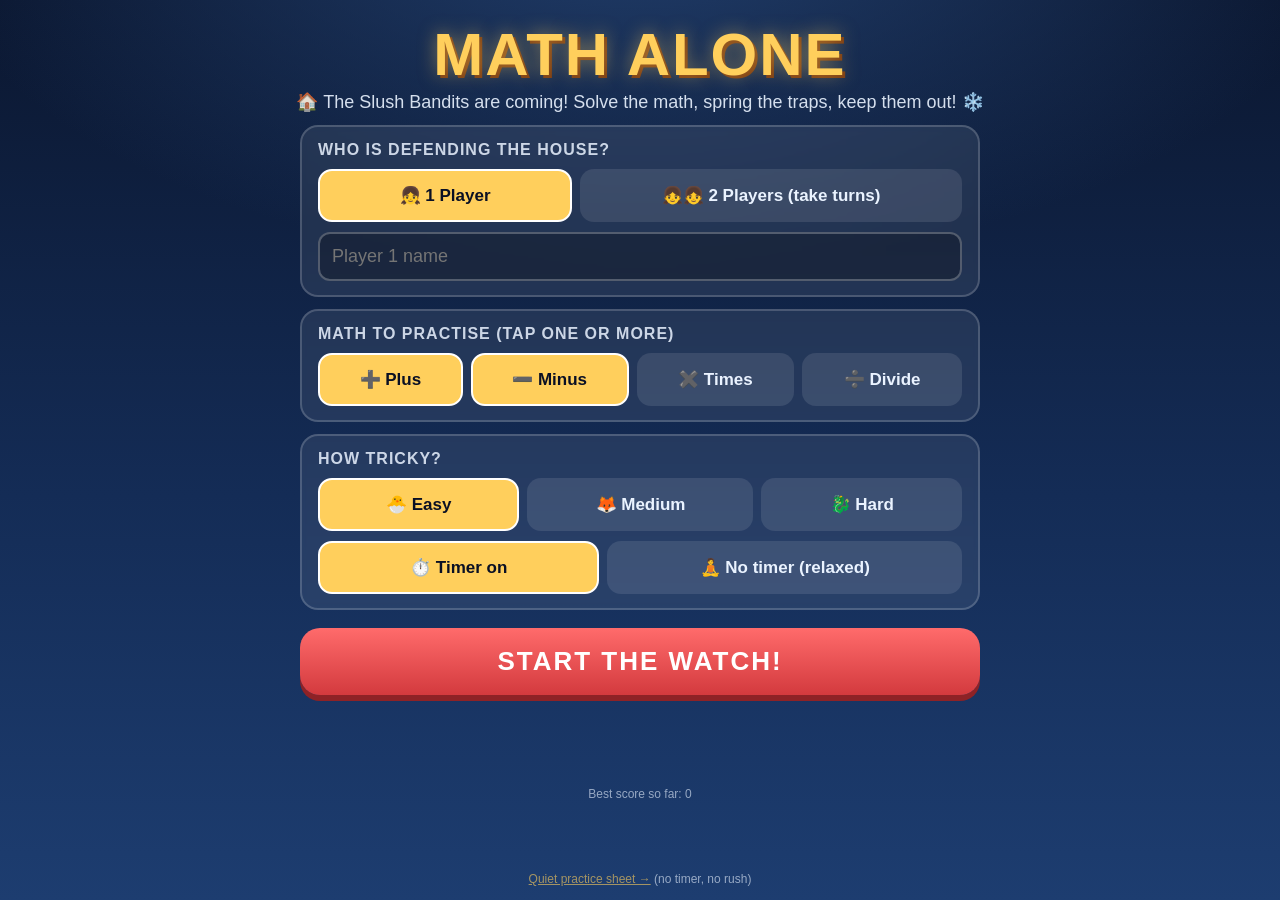
==== index.html @ b7e85f53 "MATH ALONE: a home-defense maths game for two 8-year-olds Full game (index.html) plus a no-JavaScrip" ====
﻿<!DOCTYPE html>
<html lang="en">
<head>
<meta charset="utf-8">
<meta name="viewport" content="width=device-width, initial-scale=1, viewport-fit=cover">
<title>MATH ALONE — Defend the House!</title>
<meta name="description" content="A snowy home-defense maths game: solve the sums, spring the traps, keep the Slush Bandits out.">
<meta name="theme-color" content="#0b1730">
<meta name="apple-mobile-web-app-capable" content="yes">
<meta name="mobile-web-app-capable" content="yes">
<meta name="apple-mobile-web-app-status-bar-style" content="black-translucent">
<meta name="apple-mobile-web-app-title" content="Math Alone">
<link rel="apple-touch-icon" href="icon-180.png">
<link rel="icon" type="image/png" href="icon-180.png">
<style>
  :root{
    --night:#0b1730;
    --night2:#132a52;
    --snow:#eaf3ff;
    --gold:#ffcf5c;
    --red:#e8474b;
    --green:#48d17a;
    --ink:#0a1024;
    --card:#ffffff;
  }
  *{box-sizing:border-box; -webkit-tap-highlight-color:transparent; touch-action:manipulation;}
  html,body{min-height:100%;}
  body{
    margin:0;
    min-height:100vh;
    font-family:"Trebuchet MS","Segoe UI",Verdana,sans-serif;
    color:var(--snow);
    background:
      radial-gradient(1200px 600px at 50% -10%, #22406f 0%, transparent 60%),
      linear-gradient(#0b1730 0%, #142c56 55%, #1d3d70 100%);
    background-attachment:fixed;
    overflow-x:hidden;
    -webkit-user-select:none; user-select:none;
    -webkit-text-size-adjust:100%;
  }
  #snow{position:fixed; top:0; left:0; right:0; bottom:0; pointer-events:none; z-index:1;}
  .flake{position:absolute; top:-5vh; color:#fff; opacity:.8; animation:fall linear infinite;}
  @keyframes fall{
    0%{transform:translateY(-10vh) translateX(0) rotate(0deg);}
    100%{transform:translateY(110vh) translateX(40px) rotate(360deg);}
  }
  .screen{position:relative; z-index:2; min-height:100vh; display:none; flex-direction:column; align-items:center;
          padding:14px; -webkit-overflow-scrolling:touch;}
  .screen.on{display:flex;}
  #jserr{display:none; position:fixed; z-index:99; top:0; left:0; right:0; background:#e8474b; color:#fff;
         font:14px/1.4 monospace; padding:10px; white-space:pre-wrap;}

  /* ---------- START ---------- */
  h1{
    font-size:clamp(30px,7vw,60px); margin:6px 0 0; letter-spacing:2px; text-align:center;
    color:var(--gold);
    text-shadow:0 0 18px rgba(255,207,92,.5), 3px 3px 0 #7a3b12;
  }
  .sub{opacity:.9; text-align:center; margin:2px 0 12px; font-size:clamp(13px,3.4vw,18px);}
  .panel{
    width:min(680px,100%); background:rgba(255,255,255,.08); border:2px solid rgba(255,255,255,.18);
    border-radius:18px; padding:14px 16px; margin-bottom:12px; backdrop-filter:blur(3px);
  }
  .panel h2{margin:0 0 10px; font-size:16px; letter-spacing:1px; text-transform:uppercase; opacity:.85;}
  .row{display:flex; gap:8px; flex-wrap:wrap; align-items:center;}
  .chip{
    flex:1 1 auto; min-width:80px; text-align:center; padding:14px 10px; border-radius:14px; cursor:pointer;
    background:rgba(255,255,255,.10); border:2px solid transparent; font-size:17px; font-weight:bold;
    transition:transform .1s, background .15s;
    font-family:inherit; color:inherit; -webkit-appearance:none; appearance:none; display:block;
  }
  .chip:active{transform:scale(.96);}
  .chip.sel{background:var(--gold); color:var(--ink); border-color:#fff;}
  input[type=text]{
    flex:1 1 160px; padding:12px; border-radius:12px; border:2px solid rgba(255,255,255,.25);
    background:rgba(0,0,0,.25); color:#fff; font-size:18px; font-family:inherit;
  }
  .big{
    display:block; width:min(680px,100%); margin:6px auto 20px; padding:18px; border:none; border-radius:20px;
    background:linear-gradient(#ff6b6b,#d33a3e); color:#fff; font-size:26px; font-weight:bold; letter-spacing:2px;
    font-family:inherit; cursor:pointer; box-shadow:0 6px 0 #8e2226; text-transform:uppercase;
  }
  .big:active{transform:translateY(4px); box-shadow:0 2px 0 #8e2226;}

  /* ---------- GAME ---------- */
  .hud{width:min(760px,100%); display:flex; gap:8px; justify-content:space-between; align-items:stretch;}
  .score{
    flex:1; background:rgba(0,0,0,.28); border:2px solid rgba(255,255,255,.15); border-radius:14px;
    padding:6px 10px; text-align:center; min-width:0;
  }
  .score.active{border-color:var(--gold); background:rgba(255,207,92,.18); box-shadow:0 0 14px rgba(255,207,92,.35);}
  .score .nm{font-size:13px; opacity:.85; white-space:nowrap; overflow:hidden; text-overflow:ellipsis;}
  .score .pts{font-size:24px; font-weight:bold; color:var(--gold);}

  .street{
    width:min(760px,100%); height:150px; margin:10px 0 6px; position:relative;
    border-radius:16px; overflow:hidden;
    background:linear-gradient(#0d1f42 0%, #1a3a6d 60%, #dfeaff 60%, #cddcf5 100%);
    border:2px solid rgba(255,255,255,.15);
  }
  .house{position:absolute; right:6px; bottom:2px; font-size:78px; line-height:1; filter:drop-shadow(0 0 16px rgba(255,207,92,.6));}
  .bandit{position:absolute; bottom:14px; font-size:44px; transition:left .45s ease; line-height:1;}
  .bandit.hit{animation:tumble .6s ease;}
  @keyframes tumble{
    0%{transform:rotate(0) translateY(0);}
    35%{transform:rotate(-25deg) translateY(-22px);}
    70%{transform:rotate(200deg) translateY(0);}
    100%{transform:rotate(360deg) translateY(0);}
  }
  .trapfx{position:absolute; font-size:40px; opacity:0; pointer-events:none;}
  .trapfx.go{animation:drop .7s ease-out;}
  @keyframes drop{0%{opacity:1; transform:translateY(-90px) rotate(0);} 100%{opacity:0; transform:translateY(10px) rotate(180deg);}}
  .alarm{position:absolute; inset:0; background:rgba(232,71,75,.35); opacity:0; pointer-events:none;}
  .alarm.go{animation:flash .5s;}
  @keyframes flash{0%,100%{opacity:0;} 50%{opacity:1;}}

  .steps{position:absolute; left:0; right:0; bottom:0; height:12px; display:flex;}
  .steps i{flex:1; border-right:2px dashed rgba(255,255,255,.35);}

  .qcard{
    width:min(760px,100%); background:var(--card); color:var(--ink); border-radius:20px; padding:10px 14px 14px;
    text-align:center; box-shadow:0 8px 0 rgba(0,0,0,.3);
  }
  .turn{font-size:15px; font-weight:bold; color:#5a6b8c; letter-spacing:1px;}
  .question{font-size:clamp(38px,10vw,64px); font-weight:bold; margin:2px 0 6px; letter-spacing:2px;}
  .answer{
    font-size:clamp(30px,8vw,46px); font-weight:bold; min-height:1.2em; color:#123; letter-spacing:3px;
    border-bottom:5px dotted #b9c6dd; display:inline-block; min-width:150px; padding:0 10px;
  }
  .timerbar{height:12px; border-radius:8px; background:#dde6f5; overflow:hidden; margin:8px 0 0;}
  .timerbar>div{height:100%; width:100%; background:linear-gradient(90deg,#48d17a,#ffcf5c,#e8474b); transition:width .25s linear;}

  .pad{width:min(760px,100%); display:grid; grid-template-columns:repeat(3,1fr); gap:8px; margin-top:10px;}
  .key{
    padding:16px 0; font-size:28px; font-weight:bold; border-radius:16px; border:none; cursor:pointer;
    background:#f2f6ff; color:var(--ink); font-family:inherit; box-shadow:0 5px 0 #9fb1cd;
  }
  .key:active{transform:translateY(3px); box-shadow:0 2px 0 #9fb1cd;}
  .key.go{background:var(--green); color:#053; box-shadow:0 5px 0 #24824a;}
  .key.del{background:var(--gold); box-shadow:0 5px 0 #a8802a;}

  .toast{
    position:fixed; left:50%; top:16%; transform:translateX(-50%) scale(.6); z-index:9;
    padding:14px 26px; border-radius:18px; font-size:clamp(20px,5vw,30px); font-weight:bold;
    opacity:0; pointer-events:none; text-align:center; max-width:92vw;
  }
  .toast.show{animation:pop 1.4s ease;}
  @keyframes pop{
    0%{opacity:0; transform:translateX(-50%) scale(.5);}
    15%{opacity:1; transform:translateX(-50%) scale(1.08);}
    80%{opacity:1; transform:translateX(-50%) scale(1);}
    100%{opacity:0; transform:translateX(-50%) scale(1);}
  }
  .toast.good{background:var(--green); color:#04331a; box-shadow:0 0 30px rgba(72,209,122,.6);}
  .toast.bad{background:var(--red); color:#fff; box-shadow:0 0 30px rgba(232,71,75,.6);}

  /* ---------- END ---------- */
  .result{width:min(680px,100%); background:rgba(255,255,255,.10); border-radius:20px; padding:18px; text-align:center;
          border:2px solid rgba(255,255,255,.2);}
  .result .line{font-size:22px; margin:8px 0;}
  .stars{font-size:38px; letter-spacing:6px;}
  .tiny{font-size:12px; opacity:.6; text-align:center; margin-top:auto; padding-top:10px;}
</style>
</head>
<body>
<div id="jserr"></div>
<noscript>
  <div style="padding:24px;font-size:20px;line-height:1.5;text-align:center">
    ⚠️ This game needs JavaScript.<br><br>
    On an iPad, open this file in <b>Safari</b> (or Chrome) — the preview window in Files,
    Mail or OneDrive cannot run games.
  </div>
</noscript>
<div id="snow"></div>

<!-- ============ START SCREEN ============ -->
<section id="s-start" class="screen on">
  <h1>MATH ALONE</h1>
  <div class="sub">🏠 The Slush Bandits are coming! Solve the math, spring the traps, keep them out! ❄️</div>

  <div class="panel">
    <h2>Who is defending the house?</h2>
    <div class="row" id="players" style="margin-bottom:10px">
      <button type="button" class="chip sel" data-players="1">👧 1 Player</button>
      <button type="button" class="chip" data-players="2">👧👧 2 Players (take turns)</button>
    </div>
    <div class="row">
      <input id="n1" type="text" placeholder="Player 1 name" maxlength="12">
      <input id="n2" type="text" placeholder="Player 2 name" maxlength="12" style="display:none">
    </div>
  </div>

  <div class="panel">
    <h2>Math to practise (tap one or more)</h2>
    <div class="row" id="ops">
      <button type="button" class="chip sel" data-op="+">➕ Plus</button>
      <button type="button" class="chip sel" data-op="-">➖ Minus</button>
      <button type="button" class="chip" data-op="×">✖️ Times</button>
      <button type="button" class="chip" data-op="÷">➗ Divide</button>
    </div>
  </div>

  <div class="panel">
    <h2>How tricky?</h2>
    <div class="row" id="diff">
      <button type="button" class="chip sel" data-diff="1">🐣 Easy</button>
      <button type="button" class="chip" data-diff="2">🦊 Medium</button>
      <button type="button" class="chip" data-diff="3">🐉 Hard</button>
    </div>
    <div class="row" id="timer" style="margin-top:10px">
      <button type="button" class="chip sel" data-timer="1">⏱️ Timer on</button>
      <button type="button" class="chip" data-timer="0">🧘 No timer (relaxed)</button>
    </div>
  </div>

  <button class="big" id="startBtn">Start the Watch!</button>
  <div class="tiny">Best score so far: <span id="bestStart">0</span></div>
  <div class="tiny"><a href="math-alone-offline.html" style="color:var(--gold)">Quiet practice sheet →</a> (no timer, no rush)</div>
</section>

<!-- ============ GAME SCREEN ============ -->
<section id="s-game" class="screen">
  <div class="hud" id="hud"></div>

  <div class="street" id="street">
    <div class="alarm" id="alarm"></div>
    <div class="house">🏠</div>
    <div class="steps"><i></i><i></i><i></i><i></i><i></i><i></i></div>
    <div class="bandit" id="bandit">🦹</div>
    <div class="trapfx" id="trapfx">🎨</div>
  </div>
  <div class="sub" id="statusLine" style="margin:0 0 6px">Wave 1 · Question 1 of 10</div>

  <div class="qcard">
    <div class="turn" id="turnLine">SARAH'S TURN</div>
    <div class="question" id="question">7 × 6 = ?</div>
    <div class="answer" id="answer">&nbsp;</div>
    <div class="timerbar"><div id="tbar"></div></div>
  </div>

  <div class="pad" id="pad">
    <button class="key">1</button><button class="key">2</button><button class="key">3</button>
    <button class="key">4</button><button class="key">5</button><button class="key">6</button>
    <button class="key">7</button><button class="key">8</button><button class="key">9</button>
    <button class="key del" data-act="del">⌫</button>
    <button class="key">0</button>
    <button class="key go" data-act="ok">✔</button>
  </div>
</section>

<!-- ============ END SCREEN ============ -->
<section id="s-end" class="screen">
  <h1 id="endTitle">HOUSE SAVED!</h1>
  <div class="result" id="endBody"></div>
  <button class="big" id="againBtn" style="margin-top:16px">Play Again</button>
</section>

<div class="toast" id="toast"></div>

<script>
window.onerror = function(msg, src, line){
  var box = document.getElementById('jserr');
  if(box){ box.style.display='block'; box.textContent = 'Oops, the game hit an error:\n'+msg+'\n(line '+line+')'; }
};
(function(){
"use strict";

/* ---------------- snow ---------------- */
(function makeSnow(){
  const box = document.getElementById('snow');
  const glyphs = ['❄','❅','•','❆'];
  for(let i=0;i<45;i++){
    const f = document.createElement('div');
    f.className='flake';
    f.textContent = glyphs[i%glyphs.length];
    f.style.left = Math.random()*100+'vw';
    f.style.fontSize = (8+Math.random()*16)+'px';
    f.style.animationDuration = (6+Math.random()*10)+'s';
    f.style.animationDelay = (-Math.random()*12)+'s';
    f.style.opacity = (0.3+Math.random()*0.6);
    box.appendChild(f);
  }
})();

/* ---------------- sound ---------------- */
let actx = null;
function unlockAudio(){          // iOS only allows sound after a real tap
  try{
    if(!actx) actx = new (window.AudioContext||window.webkitAudioContext)();
    if(actx.state === 'suspended') actx.resume();
  }catch(e){}
}
function beep(freq, dur, type, vol, when){
  try{
    if(!actx) actx = new (window.AudioContext||window.webkitAudioContext)();
    const t = actx.currentTime + (when||0);
    const o = actx.createOscillator(), g = actx.createGain();
    o.type = type||'sine'; o.frequency.setValueAtTime(freq, t);
    g.gain.setValueAtTime(0.0001, t);
    g.gain.exponentialRampToValueAtTime(vol||0.14, t+0.02);
    g.gain.exponentialRampToValueAtTime(0.0001, t+dur);
    o.connect(g).connect(actx.destination);
    o.start(t); o.stop(t+dur+0.05);
  }catch(e){}
}
const sfx = {
  good(){ beep(660,.12,'triangle',.15,0); beep(880,.16,'triangle',.15,.1); beep(1180,.22,'triangle',.13,.2); },
  bad(){ beep(180,.28,'sawtooth',.12,0); beep(120,.32,'sawtooth',.10,.12); },
  trap(){ beep(320,.10,'square',.10,0); beep(200,.16,'square',.10,.08); },
  level(){ [523,659,784,1046].forEach((f,i)=>beep(f,.2,'triangle',.14,i*0.11)); },
  over(){ [440,392,349,262].forEach((f,i)=>beep(f,.35,'sawtooth',.12,i*0.2)); }
};

/* ---------------- content ---------------- */
const TRAPS = [
  ['🎨','Paint can on a rope — BONK!'],
  ['🧊','Icy front steps — WHOOPS!'],
  ['🪶','Feather blizzard — ACHOO!'],
  ['🚗','Toy cars on the floor — SLIP!'],
  ['🕷️','Rubber spider drop — AAAH!'],
  ['🔔','Alarm bells everywhere — CLANG!'],
  ['🍯','Sticky honey floor — STUCK!'],
  ['🎈','Balloon avalanche — POP POP!'],
  ['🧦','Slippery socks on the stairs — WHEE!'],
  ['🥁','Drum kit tumble — BOOM!'],
  ['🧴','Soap slide in the hallway — ZOOM!'],
  ['🪣','Bucket on the head — CLONK!']
];
const TAUNTS = [
  'Heh heh… nobody home!',
  'This one is TOO easy…',
  'Get the crowbar, Lanky!',
  'Almost at the door…',
  'That kid is no match for us!'
];
const CHEERS = ['NICE ONE!','BOOM!','GOT \'EM!','SUPER!','TRAP TIME!','BULLSEYE!','WOW!'];

/* ---------------- state ---------------- */
const S = {
  players: [],            // {name, score, right, wrong, streak, best}
  turn: 0,
  ops: ['+','-'],
  diff: 1,
  useTimer: true,
  wave: 1,
  qInWave: 0,
  qPerWave: 10,
  threat: 0,              // 0 = far away, 5 = at the door
  maxThreat: 5,
  answer: '',
  current: null,
  timeLeft: 0,
  timeMax: 30,
  tick: null,
  locked: false
};

const $ = id => document.getElementById(id);
const rnd = n => Math.floor(Math.random()*n);
const pick = a => a[rnd(a.length)];

/* ---------------- question maker ---------------- */
function makeQuestion(){
  const op = pick(S.ops);
  const lvl = Math.min(3, S.diff + Math.floor((S.wave-1)/3));   // gets tougher every 3 waves
  let a,b,text,ans;

  if(op==='+'){
    if(lvl===1){ a=2+rnd(18); b=2+rnd(18); }
    else if(lvl===2){ a=10+rnd(80); b=10+rnd(80); }
    else { a=100+rnd(400); b=50+rnd(350); }
    ans = a+b; text = a+' + '+b;
  }
  else if(op==='-'){
    if(lvl===1){ a=5+rnd(15); b=1+rnd(a-1); }
    else if(lvl===2){ a=20+rnd(80); b=5+rnd(a-5); }
    else { a=120+rnd(400); b=30+rnd(a-30); }
    ans = a-b; text = a+' − '+b;
  }
  else if(op==='×'){
    if(lvl===1){ a=pick([2,3,4,5,10]); b=1+rnd(10); }
    else if(lvl===2){ a=2+rnd(8); b=2+rnd(9); }
    else { a=2+rnd(11); b=2+rnd(11); }
    ans = a*b; text = a+' × '+b;
  }
  else { // ÷
    if(lvl===1){ b=pick([2,3,4,5,10]); ans=1+rnd(10); }
    else if(lvl===2){ b=2+rnd(8); ans=2+rnd(9); }
    else { b=2+rnd(11); ans=2+rnd(11); }
    a = b*ans; text = a+' ÷ '+b;
  }
  return {text: text+' = ?', ans: ans};
}

/* ---------------- screens ---------------- */
function show(id){
  document.querySelectorAll('.screen').forEach(s=>s.classList.remove('on'));
  $(id).classList.add('on');
}

/* ---------------- start screen wiring ---------------- */
/* iPad/iOS note: listeners go on each button itself (not the container) and we also
   accept a touch, so a tap always registers even if the click event is swallowed. */
function onTap(el, fn){
  let touched = false, x0 = 0, y0 = 0, moved = false;
  el.addEventListener('touchstart', e=>{
    const t = e.changedTouches[0]; x0 = t.clientX; y0 = t.clientY; moved = false;
  }, {passive:true});
  el.addEventListener('touchmove', e=>{
    const t = e.changedTouches[0];
    if(Math.abs(t.clientX-x0) > 14 || Math.abs(t.clientY-y0) > 14) moved = true;   // finger is scrolling
  }, {passive:true});
  el.addEventListener('touchend', e=>{
    touched = true;
    if(moved) return;                 // a scroll, not a tap
    e.preventDefault();
    fn();
  }, {passive:false});
  el.addEventListener('click', ()=>{ if(touched){ touched = false; return; } fn(); });
}

function group(containerId, multi){
  const box = $(containerId);
  box.querySelectorAll('.chip').forEach(c=>{
    onTap(c, ()=>{
      if(multi){
        c.classList.toggle('sel');
        if(!box.querySelector('.chip.sel')) c.classList.add('sel');   // keep at least one
      } else {
        box.querySelectorAll('.chip').forEach(x=>x.classList.remove('sel'));
        c.classList.add('sel');
      }
      unlockAudio(); beep(700,.06,'square',.07,0);
    });
  });
}
group('ops', true);
group('diff', false);
group('timer', false);

let playerCount = 1;
$('players').querySelectorAll('.chip').forEach(chip=>{
  onTap(chip, ()=>{
    $('players').querySelectorAll('.chip').forEach(c=>c.classList.remove('sel'));
    chip.classList.add('sel');
    playerCount = +chip.getAttribute('data-players');
    $('n2').style.display = playerCount===2 ? '' : 'none';
    unlockAudio(); beep(700,.06,'square',.07,0);
  });
});

$('bestStart').textContent = localStorage.getItem('mathAlone.best') || 0;

onTap($('startBtn'), ()=>{ unlockAudio(); startGame(); });
onTap($('againBtn'), ()=>{ show('s-start'); window.scrollTo(0,0); });

/* ---------------- game flow ---------------- */
function startGame(){
  S.ops  = [...document.querySelectorAll('#ops .chip.sel')].map(c=>c.dataset.op);
  S.diff = +document.querySelector('#diff .chip.sel').dataset.diff;
  S.useTimer = document.querySelector('#timer .chip.sel').dataset.timer === '1';
  S.timeMax = S.diff===1 ? 30 : 25;

  const names = [ ($('n1').value.trim() || 'Player 1') ];
  if(playerCount===2) names.push( $('n2').value.trim() || 'Player 2' );
  S.players = names.map(n=>({name:n, score:0, right:0, wrong:0, streak:0, best:0}));

  S.turn = 0; S.wave = 1; S.qInWave = 0; S.threat = 0; S.locked = false;
  buildHud();
  show('s-game');
  nextQuestion();
}

function buildHud(){
  $('hud').innerHTML = S.players.map((p,i)=>
    `<div class="score" id="sc${i}"><div class="nm">${escapeHtml(p.name)}</div><div class="pts" id="pts${i}">0</div></div>`
  ).join('');
}
function escapeHtml(s){ return s.replace(/[&<>"]/g, c=>({'&':'&amp;','<':'&lt;','>':'&gt;','"':'&quot;'}[c])); }

function paintHud(){
  S.players.forEach((p,i)=>{
    $('pts'+i).textContent = p.score;
    $('sc'+i).classList.toggle('active', i===S.turn);
  });
  $('turnLine').textContent = (S.players.length>1 ? S.players[S.turn].name.toUpperCase()+"'S TURN" : 'YOUR TURN');
  $('statusLine').textContent = `Wave ${S.wave} · Question ${S.qInWave+1} of ${S.qPerWave} · ${'❤️'.repeat(S.maxThreat-S.threat)}`;
  const b = $('bandit');
  b.style.left = (4 + S.threat*13.5) + '%';
  b.textContent = S.threat>=4 ? '🦹‍♂️' : '🦹';
}

function nextQuestion(){
  S.answer=''; $('answer').innerHTML='&nbsp;';
  S.current = makeQuestion();
  $('question').textContent = S.current.text;
  paintHud();
  S.locked = false;

  clearInterval(S.tick);
  if(S.useTimer){
    S.timeLeft = S.timeMax;
    $('tbar').style.width = '100%';
    S.tick = setInterval(()=>{
      S.timeLeft -= 0.25;
      $('tbar').style.width = Math.max(0, S.timeLeft/S.timeMax*100)+'%';
      if(S.timeLeft<=0){ clearInterval(S.tick); judge(null); }
    },250);
  } else {
    $('tbar').style.width = '100%';
  }
}

function typeDigit(d){
  if(S.locked) return;
  if(S.answer.length>=5) return;
  S.answer += d;
  $('answer').textContent = S.answer;
  beep(520,.05,'square',.06,0);
}
function backspace(){
  if(S.locked) return;
  S.answer = S.answer.slice(0,-1);
  $('answer').innerHTML = S.answer || '&nbsp;';
  beep(300,.05,'square',.06,0);
}
function submit(){
  if(S.locked || S.answer==='') return;
  judge(parseInt(S.answer,10));
}

function judge(given){
  S.locked = true;
  clearInterval(S.tick);
  const p = S.players[S.turn];
  const correct = (given !== null && given === S.current.ans);

  if(correct){
    const timeBonus = S.useTimer ? Math.max(0, Math.round(S.timeLeft)) : 5;
    p.streak++;
    const pts = 10 + timeBonus + (p.streak-1)*3;
    p.score += pts; p.right++;
    if(S.threat>0) S.threat--;
    springTrap(pts);
    sfx.good();
  } else {
    p.streak = 0; p.wrong++;
    S.threat++;
    const msg = given===null ? '⏰ TOO SLOW!' : '❌ Oops!';
    toast(msg+'<br><span style="font-size:.7em">'+S.current.text.replace('?', S.current.ans)+'</span>', 'bad');
    $('alarm').classList.remove('go'); void $('alarm').offsetWidth; $('alarm').classList.add('go');
    sfx.bad();
  }
  paintHud();               // move the bandit right away so the kids see the effect

  setTimeout(()=>{
    if(S.threat >= S.maxThreat){ endGame(false); return; }
    S.qInWave++;
    if(S.players.length>1) S.turn = (S.turn+1) % S.players.length;
    if(S.qInWave >= S.qPerWave){ waveComplete(); return; }
    nextQuestion();
  }, correct ? 1150 : 1750);
}

function springTrap(pts){
  const [icon,line] = pick(TRAPS);
  const fx = $('trapfx');
  fx.textContent = icon;
  fx.style.left = (4 + S.threat*13.5 + 1) + '%';
  fx.style.bottom = '40px';
  fx.classList.remove('go'); void fx.offsetWidth; fx.classList.add('go');
  const b = $('bandit');
  b.classList.remove('hit'); void b.offsetWidth; b.classList.add('hit');
  sfx.trap();
  toast(pick(CHEERS)+'<br><span style="font-size:.62em">'+icon+' '+line+'  +'+pts+'</span>','good');
}

function waveComplete(){
  sfx.level();
  S.wave++; S.qInWave = 0;
  if(S.threat>0) S.threat--;                       // reward: push the bandits back
  toast('🎉 WAVE '+(S.wave-1)+' CLEARED! 🎉<br><span style="font-size:.6em">'+pick(TAUNTS)+'</span>','good');
  paintHud();
  setTimeout(()=>{
    if(S.wave>6){ endGame(true); } else { nextQuestion(); }
  }, 1800);
}

function endGame(won){
  clearInterval(S.tick);
  const total = S.players.reduce((s,p)=>s+p.score,0);
  const best = +(localStorage.getItem('mathAlone.best')||0);
  if(total>best) localStorage.setItem('mathAlone.best', total);

  $('endTitle').textContent = won ? 'HOUSE SAVED! 🏆' : 'THEY GOT IN! 🚨';
  $('endTitle').style.color = won ? '#ffcf5c' : '#ff8a8d';

  let html = '<div style="font-size:56px">'+(won?'🏠✨':'🦹💨')+'</div>';
  html += '<div class="line">'+(won
      ? 'The Slush Bandits ran off into the snow. Brilliant defending!'
      : 'The bandits slipped past this time — try again and trap them sooner!')+'</div>';

  S.players.forEach(p=>{
    const asked = p.right + p.wrong;
    const pct = asked ? Math.round(p.right/asked*100) : 0;
    const stars = pct>=90?5 : pct>=75?4 : pct>=60?3 : pct>=40?2 : 1;
    html += `<div class="line" style="margin-top:14px">
      <b>${escapeHtml(p.name)}</b><br>
      ${p.score} points · ${p.right}/${asked} correct (${pct}%)<br>
      <span class="stars">${'⭐'.repeat(stars)}${'☆'.repeat(5-stars)}</span></div>`;
  });

  if(S.players.length>1){
    const [a,b] = S.players;
    html += '<div class="line" style="margin-top:14px">'+
      (a.score===b.score ? '🤝 A perfect tie — great teamwork!'
        : '👑 Best defender this round: <b>'+escapeHtml(a.score>b.score?a.name:b.name)+'</b>')+'</div>';
  }
  html += '<div class="line" style="opacity:.7;font-size:16px">Team total: '+total+' · Best ever: '+Math.max(total,best)+'</div>';
  $('endBody').innerHTML = html;

  won ? sfx.level() : sfx.over();
  show('s-end');
}

/* ---------------- toast ---------------- */
let toastTimer=null;
function toast(html, kind){
  const t = $('toast');
  t.innerHTML = html;
  t.className = 'toast '+kind;
  void t.offsetWidth;
  t.classList.add('show');
  clearTimeout(toastTimer);
  toastTimer = setTimeout(()=>t.classList.remove('show'), 1500);
}

/* ---------------- input ---------------- */
$('pad').querySelectorAll('.key').forEach(k=>{
  const act = k.getAttribute('data-act');
  onTap(k, ()=>{
    if(act==='del') backspace();
    else if(act==='ok') submit();
    else typeDigit(k.textContent.trim());
  });
});
document.addEventListener('keydown', e=>{
  if(!$('s-game').classList.contains('on')) return;
  if(e.key>='0' && e.key<='9') typeDigit(e.key);
  else if(e.key==='Backspace'){ e.preventDefault(); backspace(); }
  else if(e.key==='Enter') submit();
});

})();
</script>
</body>
</html>
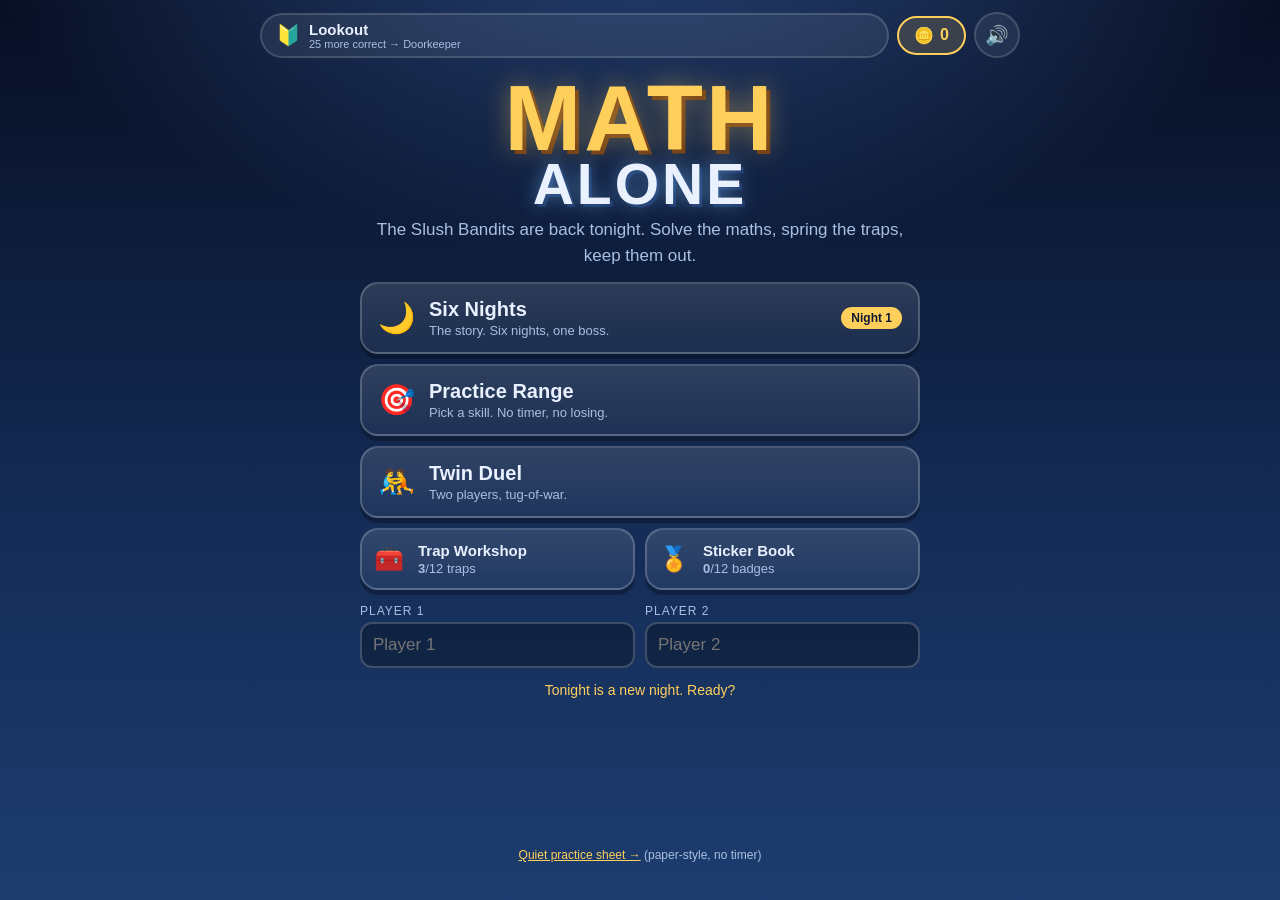
==== commit 038e6cd6: "v2: three modes, nine question types, adaptive practice, rewards - Hand-drawn SVG night scene: moon," ====
--- a/index.html
+++ b/index.html
@@ -1,4 +1,4 @@
-﻿<!DOCTYPE html>
+<!DOCTYPE html>
 <html lang="en">
 <head>
 <meta charset="utf-8">
@@ -12,646 +12,264 @@
 <meta name="apple-mobile-web-app-title" content="Math Alone">
 <link rel="apple-touch-icon" href="icon-180.png">
 <link rel="icon" type="image/png" href="icon-180.png">
-<style>
-  :root{
-    --night:#0b1730;
-    --night2:#132a52;
-    --snow:#eaf3ff;
-    --gold:#ffcf5c;
-    --red:#e8474b;
-    --green:#48d17a;
-    --ink:#0a1024;
-    --card:#ffffff;
-  }
-  *{box-sizing:border-box; -webkit-tap-highlight-color:transparent; touch-action:manipulation;}
-  html,body{min-height:100%;}
-  body{
-    margin:0;
-    min-height:100vh;
-    font-family:"Trebuchet MS","Segoe UI",Verdana,sans-serif;
-    color:var(--snow);
-    background:
-      radial-gradient(1200px 600px at 50% -10%, #22406f 0%, transparent 60%),
-      linear-gradient(#0b1730 0%, #142c56 55%, #1d3d70 100%);
-    background-attachment:fixed;
-    overflow-x:hidden;
-    -webkit-user-select:none; user-select:none;
-    -webkit-text-size-adjust:100%;
-  }
-  #snow{position:fixed; top:0; left:0; right:0; bottom:0; pointer-events:none; z-index:1;}
-  .flake{position:absolute; top:-5vh; color:#fff; opacity:.8; animation:fall linear infinite;}
-  @keyframes fall{
-    0%{transform:translateY(-10vh) translateX(0) rotate(0deg);}
-    100%{transform:translateY(110vh) translateX(40px) rotate(360deg);}
-  }
-  .screen{position:relative; z-index:2; min-height:100vh; display:none; flex-direction:column; align-items:center;
-          padding:14px; -webkit-overflow-scrolling:touch;}
-  .screen.on{display:flex;}
-  #jserr{display:none; position:fixed; z-index:99; top:0; left:0; right:0; background:#e8474b; color:#fff;
-         font:14px/1.4 monospace; padding:10px; white-space:pre-wrap;}
-
-  /* ---------- START ---------- */
-  h1{
-    font-size:clamp(30px,7vw,60px); margin:6px 0 0; letter-spacing:2px; text-align:center;
-    color:var(--gold);
-    text-shadow:0 0 18px rgba(255,207,92,.5), 3px 3px 0 #7a3b12;
-  }
-  .sub{opacity:.9; text-align:center; margin:2px 0 12px; font-size:clamp(13px,3.4vw,18px);}
-  .panel{
-    width:min(680px,100%); background:rgba(255,255,255,.08); border:2px solid rgba(255,255,255,.18);
-    border-radius:18px; padding:14px 16px; margin-bottom:12px; backdrop-filter:blur(3px);
-  }
-  .panel h2{margin:0 0 10px; font-size:16px; letter-spacing:1px; text-transform:uppercase; opacity:.85;}
-  .row{display:flex; gap:8px; flex-wrap:wrap; align-items:center;}
-  .chip{
-    flex:1 1 auto; min-width:80px; text-align:center; padding:14px 10px; border-radius:14px; cursor:pointer;
-    background:rgba(255,255,255,.10); border:2px solid transparent; font-size:17px; font-weight:bold;
-    transition:transform .1s, background .15s;
-    font-family:inherit; color:inherit; -webkit-appearance:none; appearance:none; display:block;
-  }
-  .chip:active{transform:scale(.96);}
-  .chip.sel{background:var(--gold); color:var(--ink); border-color:#fff;}
-  input[type=text]{
-    flex:1 1 160px; padding:12px; border-radius:12px; border:2px solid rgba(255,255,255,.25);
-    background:rgba(0,0,0,.25); color:#fff; font-size:18px; font-family:inherit;
-  }
-  .big{
-    display:block; width:min(680px,100%); margin:6px auto 20px; padding:18px; border:none; border-radius:20px;
-    background:linear-gradient(#ff6b6b,#d33a3e); color:#fff; font-size:26px; font-weight:bold; letter-spacing:2px;
-    font-family:inherit; cursor:pointer; box-shadow:0 6px 0 #8e2226; text-transform:uppercase;
-  }
-  .big:active{transform:translateY(4px); box-shadow:0 2px 0 #8e2226;}
-
-  /* ---------- GAME ---------- */
-  .hud{width:min(760px,100%); display:flex; gap:8px; justify-content:space-between; align-items:stretch;}
-  .score{
-    flex:1; background:rgba(0,0,0,.28); border:2px solid rgba(255,255,255,.15); border-radius:14px;
-    padding:6px 10px; text-align:center; min-width:0;
-  }
-  .score.active{border-color:var(--gold); background:rgba(255,207,92,.18); box-shadow:0 0 14px rgba(255,207,92,.35);}
-  .score .nm{font-size:13px; opacity:.85; white-space:nowrap; overflow:hidden; text-overflow:ellipsis;}
-  .score .pts{font-size:24px; font-weight:bold; color:var(--gold);}
-
-  .street{
-    width:min(760px,100%); height:150px; margin:10px 0 6px; position:relative;
-    border-radius:16px; overflow:hidden;
-    background:linear-gradient(#0d1f42 0%, #1a3a6d 60%, #dfeaff 60%, #cddcf5 100%);
-    border:2px solid rgba(255,255,255,.15);
-  }
-  .house{position:absolute; right:6px; bottom:2px; font-size:78px; line-height:1; filter:drop-shadow(0 0 16px rgba(255,207,92,.6));}
-  .bandit{position:absolute; bottom:14px; font-size:44px; transition:left .45s ease; line-height:1;}
-  .bandit.hit{animation:tumble .6s ease;}
-  @keyframes tumble{
-    0%{transform:rotate(0) translateY(0);}
-    35%{transform:rotate(-25deg) translateY(-22px);}
-    70%{transform:rotate(200deg) translateY(0);}
-    100%{transform:rotate(360deg) translateY(0);}
-  }
-  .trapfx{position:absolute; font-size:40px; opacity:0; pointer-events:none;}
-  .trapfx.go{animation:drop .7s ease-out;}
-  @keyframes drop{0%{opacity:1; transform:translateY(-90px) rotate(0);} 100%{opacity:0; transform:translateY(10px) rotate(180deg);}}
-  .alarm{position:absolute; inset:0; background:rgba(232,71,75,.35); opacity:0; pointer-events:none;}
-  .alarm.go{animation:flash .5s;}
-  @keyframes flash{0%,100%{opacity:0;} 50%{opacity:1;}}
-
-  .steps{position:absolute; left:0; right:0; bottom:0; height:12px; display:flex;}
-  .steps i{flex:1; border-right:2px dashed rgba(255,255,255,.35);}
-
-  .qcard{
-    width:min(760px,100%); background:var(--card); color:var(--ink); border-radius:20px; padding:10px 14px 14px;
-    text-align:center; box-shadow:0 8px 0 rgba(0,0,0,.3);
-  }
-  .turn{font-size:15px; font-weight:bold; color:#5a6b8c; letter-spacing:1px;}
-  .question{font-size:clamp(38px,10vw,64px); font-weight:bold; margin:2px 0 6px; letter-spacing:2px;}
-  .answer{
-    font-size:clamp(30px,8vw,46px); font-weight:bold; min-height:1.2em; color:#123; letter-spacing:3px;
-    border-bottom:5px dotted #b9c6dd; display:inline-block; min-width:150px; padding:0 10px;
-  }
-  .timerbar{height:12px; border-radius:8px; background:#dde6f5; overflow:hidden; margin:8px 0 0;}
-  .timerbar>div{height:100%; width:100%; background:linear-gradient(90deg,#48d17a,#ffcf5c,#e8474b); transition:width .25s linear;}
-
-  .pad{width:min(760px,100%); display:grid; grid-template-columns:repeat(3,1fr); gap:8px; margin-top:10px;}
-  .key{
-    padding:16px 0; font-size:28px; font-weight:bold; border-radius:16px; border:none; cursor:pointer;
-    background:#f2f6ff; color:var(--ink); font-family:inherit; box-shadow:0 5px 0 #9fb1cd;
-  }
-  .key:active{transform:translateY(3px); box-shadow:0 2px 0 #9fb1cd;}
-  .key.go{background:var(--green); color:#053; box-shadow:0 5px 0 #24824a;}
-  .key.del{background:var(--gold); box-shadow:0 5px 0 #a8802a;}
-
-  .toast{
-    position:fixed; left:50%; top:16%; transform:translateX(-50%) scale(.6); z-index:9;
-    padding:14px 26px; border-radius:18px; font-size:clamp(20px,5vw,30px); font-weight:bold;
-    opacity:0; pointer-events:none; text-align:center; max-width:92vw;
-  }
-  .toast.show{animation:pop 1.4s ease;}
-  @keyframes pop{
-    0%{opacity:0; transform:translateX(-50%) scale(.5);}
-    15%{opacity:1; transform:translateX(-50%) scale(1.08);}
-    80%{opacity:1; transform:translateX(-50%) scale(1);}
-    100%{opacity:0; transform:translateX(-50%) scale(1);}
-  }
-  .toast.good{background:var(--green); color:#04331a; box-shadow:0 0 30px rgba(72,209,122,.6);}
-  .toast.bad{background:var(--red); color:#fff; box-shadow:0 0 30px rgba(232,71,75,.6);}
-
-  /* ---------- END ---------- */
-  .result{width:min(680px,100%); background:rgba(255,255,255,.10); border-radius:20px; padding:18px; text-align:center;
-          border:2px solid rgba(255,255,255,.2);}
-  .result .line{font-size:22px; margin:8px 0;}
-  .stars{font-size:38px; letter-spacing:6px;}
-  .tiny{font-size:12px; opacity:.6; text-align:center; margin-top:auto; padding-top:10px;}
-</style>
+<link rel="stylesheet" href="style.css">
 </head>
 <body>
 <div id="jserr"></div>
 <noscript>
-  <div style="padding:24px;font-size:20px;line-height:1.5;text-align:center">
+  <div class="nojs">
     ⚠️ This game needs JavaScript.<br><br>
-    On an iPad, open this file in <b>Safari</b> (or Chrome) — the preview window in Files,
-    Mail or OneDrive cannot run games.
+    Open <b>math-alone-offline.html</b> instead — it works everywhere, no scripts needed.
   </div>
 </noscript>
 <div id="snow"></div>
 
-<!-- ============ START SCREEN ============ -->
-<section id="s-start" class="screen on">
-  <h1>MATH ALONE</h1>
-  <div class="sub">🏠 The Slush Bandits are coming! Solve the math, spring the traps, keep them out! ❄️</div>
-
+<!-- ================= HOME ================= -->
+<section id="s-home" class="screen on">
+  <div class="crown">
+    <div class="rankpill"><span class="rankicon" id="rankIcon">🔰</span><span><b id="rankName">Lookout</b><i id="rankNext">3 more to rank up</i></span></div>
+    <button type="button" class="coinpill" id="coinPill"><span>🪙</span><b id="coinCount">0</b></button>
+    <button type="button" class="iconbtn" id="soundBtn" aria-label="Sound on or off">🔊</button>
+  </div>
+
+  <h1 class="logo">MATH<span>ALONE</span></h1>
+  <p class="tagline">The Slush Bandits are back tonight. Solve the maths, spring the traps, keep them out.</p>
+
+  <div class="menu">
+    <button type="button" class="mode" data-mode="story">
+      <span class="mi">🌙</span>
+      <span class="mt">Six Nights<i>The story. Six nights, one boss.</i></span>
+      <span class="mprog" id="storyProg">Night 1</span>
+    </button>
+    <button type="button" class="mode" data-mode="practice">
+      <span class="mi">🎯</span>
+      <span class="mt">Practice Range<i>Pick a skill. No timer, no losing.</i></span>
+    </button>
+    <button type="button" class="mode" data-mode="duel">
+      <span class="mi">🤼</span>
+      <span class="mt">Twin Duel<i>Two players, tug-of-war.</i></span>
+    </button>
+    <div class="menurow">
+      <button type="button" class="mode small" data-mode="shop">
+        <span class="mi">🧰</span><span class="mt">Trap Workshop<i><b id="trapOwned">3</b>/12 traps</i></span>
+      </button>
+      <button type="button" class="mode small" data-mode="stickers">
+        <span class="mi">🏅</span><span class="mt">Sticker Book<i><b id="badgeOwned">0</b>/12 badges</i></span>
+      </button>
+    </div>
+  </div>
+
+  <div class="namebar">
+    <label>Player 1 <input type="text" id="n1" maxlength="12" placeholder="Player 1"></label>
+    <label>Player 2 <input type="text" id="n2" maxlength="12" placeholder="Player 2"></label>
+  </div>
+  <p class="daily" id="dailyLine"></p>
+  <p class="tiny"><a href="math-alone-offline.html">Quiet practice sheet →</a> (paper-style, no timer)</p>
+</section>
+
+<!-- ================= SETUP (story / practice) ================= -->
+<section id="s-setup" class="screen">
+  <h2 class="stitle" id="setupTitle">Choose your night</h2>
+  <div class="panel" id="nightPanel">
+    <h3>Which night?</h3>
+    <div class="nights" id="nightList"></div>
+  </div>
+  <div class="panel" id="skillPanel">
+    <h3>What shall we practise?</h3>
+    <div class="chips" id="skillList"></div>
+  </div>
   <div class="panel">
-    <h2>Who is defending the house?</h2>
-    <div class="row" id="players" style="margin-bottom:10px">
-      <button type="button" class="chip sel" data-players="1">👧 1 Player</button>
-      <button type="button" class="chip" data-players="2">👧👧 2 Players (take turns)</button>
-    </div>
-    <div class="row">
-      <input id="n1" type="text" placeholder="Player 1 name" maxlength="12">
-      <input id="n2" type="text" placeholder="Player 2 name" maxlength="12" style="display:none">
-    </div>
-  </div>
-
-  <div class="panel">
-    <h2>Math to practise (tap one or more)</h2>
-    <div class="row" id="ops">
-      <button type="button" class="chip sel" data-op="+">➕ Plus</button>
-      <button type="button" class="chip sel" data-op="-">➖ Minus</button>
-      <button type="button" class="chip" data-op="×">✖️ Times</button>
-      <button type="button" class="chip" data-op="÷">➗ Divide</button>
-    </div>
-  </div>
-
-  <div class="panel">
-    <h2>How tricky?</h2>
-    <div class="row" id="diff">
-      <button type="button" class="chip sel" data-diff="1">🐣 Easy</button>
-      <button type="button" class="chip" data-diff="2">🦊 Medium</button>
-      <button type="button" class="chip" data-diff="3">🐉 Hard</button>
-    </div>
-    <div class="row" id="timer" style="margin-top:10px">
+    <h3>How tricky?</h3>
+    <div class="chips" id="diffList">
+      <button type="button" class="chip sel" data-diff="1">🐣 Gentle</button>
+      <button type="button" class="chip" data-diff="2">🦊 Just right</button>
+      <button type="button" class="chip" data-diff="3">🐉 Tough</button>
+    </div>
+    <div class="chips" id="timerList">
       <button type="button" class="chip sel" data-timer="1">⏱️ Timer on</button>
-      <button type="button" class="chip" data-timer="0">🧘 No timer (relaxed)</button>
-    </div>
-  </div>
-
-  <button class="big" id="startBtn">Start the Watch!</button>
-  <div class="tiny">Best score so far: <span id="bestStart">0</span></div>
-  <div class="tiny"><a href="math-alone-offline.html" style="color:var(--gold)">Quiet practice sheet →</a> (no timer, no rush)</div>
-</section>
-
-<!-- ============ GAME SCREEN ============ -->
+      <button type="button" class="chip" data-timer="0">🧘 No timer</button>
+    </div>
+  </div>
+  <button type="button" class="big" id="goBtn">Start the Watch!</button>
+  <button type="button" class="back" data-back>← Back</button>
+</section>
+
+<!-- ================= GAME ================= -->
 <section id="s-game" class="screen">
   <div class="hud" id="hud"></div>
 
-  <div class="street" id="street">
+  <div class="stage">
+    <svg id="scene" viewBox="0 0 800 250" preserveAspectRatio="xMidYMax slice" aria-hidden="true">
+      <defs>
+        <linearGradient id="sky" x1="0" y1="0" x2="0" y2="1">
+          <stop offset="0%" stop-color="#0a1430"/><stop offset="60%" stop-color="#1b3566"/><stop offset="100%" stop-color="#38598f"/>
+        </linearGradient>
+        <linearGradient id="ground" x1="0" y1="0" x2="0" y2="1">
+          <stop offset="0%" stop-color="#f2f7ff"/><stop offset="100%" stop-color="#c3d4ef"/>
+        </linearGradient>
+        <radialGradient id="lamp"><stop offset="0%" stop-color="#ffdf9a" stop-opacity=".55"/><stop offset="100%" stop-color="#ffdf9a" stop-opacity="0"/></radialGradient>
+        <radialGradient id="moonGlow"><stop offset="0%" stop-color="#fff8e0" stop-opacity=".5"/><stop offset="100%" stop-color="#fff8e0" stop-opacity="0"/></radialGradient>
+        <linearGradient id="win" x1="0" y1="0" x2="0" y2="1">
+          <stop offset="0%" stop-color="#ffe9a8"/><stop offset="100%" stop-color="#ffb347"/>
+        </linearGradient>
+      </defs>
+
+      <rect width="800" height="250" fill="url(#sky)"/>
+      <circle cx="120" cy="52" r="60" fill="url(#moonGlow)"/>
+      <circle cx="120" cy="52" r="26" fill="#fff8e0"/>
+      <circle cx="130" cy="45" r="6" fill="#efe6c8" opacity=".7"/>
+      <circle cx="112" cy="62" r="4" fill="#efe6c8" opacity=".6"/>
+      <g id="stars"></g>
+
+      <!-- distant street -->
+      <g opacity=".55" fill="#0d1c3d">
+        <path d="M0 168 h60 v-46 h34 v46 h30 v-62 h40 v62 h44 v-38 h30 v38 h50 v-54 h36 v54 h60 v-30 h28 v30 h90 v-44 h34 v44 h264 v40 H0 Z"/>
+      </g>
+      <g fill="#ffd98a" opacity=".5">
+        <rect x="20" y="140" width="7" height="9"/><rect x="70" y="132" width="7" height="9"/>
+        <rect x="150" y="120" width="7" height="9"/><rect x="255" y="142" width="7" height="9"/>
+        <rect x="330" y="128" width="7" height="9"/><rect x="470" y="146" width="7" height="9"/>
+      </g>
+
+      <!-- snow ground -->
+      <path d="M0 186 q120 -16 240 -4 t250 2 t310 -8 V250 H0 Z" fill="url(#ground)"/>
+      <path d="M0 208 q160 -10 300 2 t500 -6 V250 H0 Z" fill="#ffffff" opacity=".55"/>
+
+      <!-- fence -->
+      <g id="fence" stroke="#8fa6c9" stroke-width="4" opacity=".65"></g>
+
+      <!-- lamp post -->
+      <circle cx="300" cy="150" r="62" fill="url(#lamp)"/>
+      <rect x="296" y="150" width="7" height="58" fill="#33456e"/>
+      <path d="M285 150 h30 l-6 -16 h-18 Z" fill="#4a5f8f"/>
+      <circle cx="300" cy="142" r="6" fill="#ffe9a8"/>
+
+      <!-- THE HOUSE -->
+      <g id="house">
+        <rect x="612" y="126" width="150" height="86" rx="4" fill="#22375f"/>
+        <path d="M600 130 L687 74 L774 130 Z" fill="#33507f"/>
+        <path d="M600 130 L687 74 L774 130 Z" fill="none" stroke="#e9f1ff" stroke-width="5" stroke-linejoin="round" opacity=".85"/>
+        <rect x="736" y="86" width="17" height="30" fill="#2b4370"/>
+        <g id="smoke" fill="#e9f1ff" opacity=".5">
+          <circle class="pf pf1" cx="744" cy="80" r="5"/>
+          <circle class="pf pf2" cx="744" cy="80" r="6"/>
+          <circle class="pf pf3" cx="744" cy="80" r="7"/>
+        </g>
+        <!-- glowing windows -->
+        <rect x="630" y="146" width="36" height="30" rx="3" fill="url(#win)"/>
+        <rect x="708" y="146" width="36" height="30" rx="3" fill="url(#win)"/>
+        <g stroke="#22375f" stroke-width="3">
+          <path d="M648 146 v30 M630 161 h36 M726 146 v30 M708 161 h36"/>
+        </g>
+        <!-- the kid, watching from the window -->
+        <g id="kid">
+          <circle cx="726" cy="166" r="8" fill="#ffd9b8"/>
+          <path d="M718 163 a8 8 0 0 1 16 0 z" fill="#e8474b"/>
+          <circle cx="723" cy="166" r="1.6" fill="#25304a"/><circle cx="729" cy="166" r="1.6" fill="#25304a"/>
+        </g>
+        <!-- door + wreath -->
+        <rect x="676" y="168" width="34" height="44" rx="3" fill="#8b5a2b"/>
+        <circle cx="704" cy="192" r="2.5" fill="#ffcf5c"/>
+        <circle cx="693" cy="180" r="8" fill="none" stroke="#2f8f4f" stroke-width="4"/>
+        <circle cx="693" cy="188" r="2.5" fill="#e8474b"/>
+        <!-- string lights -->
+        <g id="lights"></g>
+      </g>
+
+      <!-- bandits -->
+      <g id="banditGroup">
+        <g id="banditA"><g class="walker">
+          <g class="legs">
+            <rect class="lgL" x="-9" y="-14" width="7" height="15" rx="3" fill="#2c3a5c"/>
+            <rect class="lgR" x="3" y="-14" width="7" height="15" rx="3" fill="#2c3a5c"/>
+          </g>
+          <rect x="-13" y="-40" width="26" height="28" rx="9" fill="#7b3f2e"/>
+          <circle cx="0" cy="-46" r="11" fill="#ffd9b8"/>
+          <path d="M-12 -49 a12 12 0 0 1 24 0 z" fill="#e8474b"/>
+          <rect x="-13" y="-51" width="26" height="4" rx="2" fill="#c23c40"/>
+          <circle cx="-4" cy="-46" r="1.8" fill="#25304a"/><circle cx="4" cy="-46" r="1.8" fill="#25304a"/>
+          <path d="M-5 -40 q5 4 10 0" stroke="#8a5a3b" stroke-width="2.5" fill="none" stroke-linecap="round"/>
+          <ellipse cx="0" cy="-42" rx="3" ry="2.4" fill="#e59a7a"/>
+        </g></g>
+        <g id="banditB"><g class="walker">
+          <g class="legs">
+            <rect class="lgL" x="-8" y="-16" width="6" height="17" rx="3" fill="#243352"/>
+            <rect class="lgR" x="3" y="-16" width="6" height="17" rx="3" fill="#243352"/>
+          </g>
+          <rect x="-11" y="-44" width="22" height="30" rx="8" fill="#2f6b46"/>
+          <circle cx="0" cy="-51" r="10" fill="#ffd9b8"/>
+          <rect x="-11" y="-60" width="22" height="10" rx="4" fill="#3f6fb5"/>
+          <circle cx="-4" cy="-51" r="1.7" fill="#25304a"/><circle cx="4" cy="-51" r="1.7" fill="#25304a"/>
+          <path d="M-4 -45 q4 3 8 0" stroke="#b06a4a" stroke-width="2" fill="none" stroke-linecap="round"/>
+        </g></g>
+      </g>
+
+      <g id="trapLayer"></g>
+      <g id="popLayer"></g>
+    </svg>
     <div class="alarm" id="alarm"></div>
-    <div class="house">🏠</div>
-    <div class="steps"><i></i><i></i><i></i><i></i><i></i><i></i></div>
-    <div class="bandit" id="bandit">🦹</div>
-    <div class="trapfx" id="trapfx">🎨</div>
-  </div>
-  <div class="sub" id="statusLine" style="margin:0 0 6px">Wave 1 · Question 1 of 10</div>
+    <div class="stagebar"><span id="statusLine">Night 1 · Question 1 of 10</span><span id="heartRow"></span></div>
+  </div>
 
   <div class="qcard">
-    <div class="turn" id="turnLine">SARAH'S TURN</div>
-    <div class="question" id="question">7 × 6 = ?</div>
+    <div class="turn" id="turnLine">YOUR TURN</div>
+    <div class="qwrap"><div class="question" id="question">7 × 6 = ?</div></div>
     <div class="answer" id="answer">&nbsp;</div>
     <div class="timerbar"><div id="tbar"></div></div>
   </div>
 
-  <div class="pad" id="pad">
-    <button class="key">1</button><button class="key">2</button><button class="key">3</button>
-    <button class="key">4</button><button class="key">5</button><button class="key">6</button>
-    <button class="key">7</button><button class="key">8</button><button class="key">9</button>
-    <button class="key del" data-act="del">⌫</button>
-    <button class="key">0</button>
-    <button class="key go" data-act="ok">✔</button>
-  </div>
-</section>
-
-<!-- ============ END SCREEN ============ -->
+  <div id="inputArea">
+    <div class="pad" id="pad">
+      <button type="button" class="key">1</button><button type="button" class="key">2</button><button type="button" class="key">3</button>
+      <button type="button" class="key">4</button><button type="button" class="key">5</button><button type="button" class="key">6</button>
+      <button type="button" class="key">7</button><button type="button" class="key">8</button><button type="button" class="key">9</button>
+      <button type="button" class="key del" data-act="del">⌫</button>
+      <button type="button" class="key">0</button>
+      <button type="button" class="key go" data-act="ok">✔</button>
+    </div>
+    <div class="choicepad" id="choicePad"></div>
+  </div>
+  <button type="button" class="back" data-back>← Give up</button>
+</section>
+
+<!-- ================= TEACH OVERLAY ================= -->
+<div id="teach" class="overlay">
+  <div class="teachbox">
+    <div class="teachhead">Let's look at that one</div>
+    <div class="teachq" id="teachQ"></div>
+    <svg id="teachArt" viewBox="0 0 320 130" aria-hidden="true"></svg>
+    <div class="teachtip" id="teachTip"></div>
+    <button type="button" class="big small" id="teachBtn">Got it!</button>
+  </div>
+</div>
+
+<!-- ================= RESULTS ================= -->
 <section id="s-end" class="screen">
-  <h1 id="endTitle">HOUSE SAVED!</h1>
+  <h2 class="stitle" id="endTitle">House saved!</h2>
   <div class="result" id="endBody"></div>
-  <button class="big" id="againBtn" style="margin-top:16px">Play Again</button>
+  <div class="rewards" id="rewardBox"></div>
+  <button type="button" class="big" id="againBtn">Play again</button>
+  <button type="button" class="back" data-back>← Home</button>
+</section>
+
+<!-- ================= TRAP WORKSHOP ================= -->
+<section id="s-shop" class="screen">
+  <h2 class="stitle">🧰 Trap Workshop</h2>
+  <p class="tagline">Earn coins by answering correctly. Every trap you build joins your defence.</p>
+  <div class="grid" id="shopGrid"></div>
+  <button type="button" class="back" data-back>← Home</button>
+</section>
+
+<!-- ================= STICKER BOOK ================= -->
+<section id="s-stickers" class="screen">
+  <h2 class="stitle">🏅 Sticker Book</h2>
+  <p class="tagline">Badges you have earned defending the house.</p>
+  <div class="grid" id="badgeGrid"></div>
+  <div class="statbox" id="statBox"></div>
+  <button type="button" class="back" data-back>← Home</button>
 </section>
 
 <div class="toast" id="toast"></div>
-
-<script>
-window.onerror = function(msg, src, line){
-  var box = document.getElementById('jserr');
-  if(box){ box.style.display='block'; box.textContent = 'Oops, the game hit an error:\n'+msg+'\n(line '+line+')'; }
-};
-(function(){
-"use strict";
-
-/* ---------------- snow ---------------- */
-(function makeSnow(){
-  const box = document.getElementById('snow');
-  const glyphs = ['❄','❅','•','❆'];
-  for(let i=0;i<45;i++){
-    const f = document.createElement('div');
-    f.className='flake';
-    f.textContent = glyphs[i%glyphs.length];
-    f.style.left = Math.random()*100+'vw';
-    f.style.fontSize = (8+Math.random()*16)+'px';
-    f.style.animationDuration = (6+Math.random()*10)+'s';
-    f.style.animationDelay = (-Math.random()*12)+'s';
-    f.style.opacity = (0.3+Math.random()*0.6);
-    box.appendChild(f);
-  }
-})();
-
-/* ---------------- sound ---------------- */
-let actx = null;
-function unlockAudio(){          // iOS only allows sound after a real tap
-  try{
-    if(!actx) actx = new (window.AudioContext||window.webkitAudioContext)();
-    if(actx.state === 'suspended') actx.resume();
-  }catch(e){}
-}
-function beep(freq, dur, type, vol, when){
-  try{
-    if(!actx) actx = new (window.AudioContext||window.webkitAudioContext)();
-    const t = actx.currentTime + (when||0);
-    const o = actx.createOscillator(), g = actx.createGain();
-    o.type = type||'sine'; o.frequency.setValueAtTime(freq, t);
-    g.gain.setValueAtTime(0.0001, t);
-    g.gain.exponentialRampToValueAtTime(vol||0.14, t+0.02);
-    g.gain.exponentialRampToValueAtTime(0.0001, t+dur);
-    o.connect(g).connect(actx.destination);
-    o.start(t); o.stop(t+dur+0.05);
-  }catch(e){}
-}
-const sfx = {
-  good(){ beep(660,.12,'triangle',.15,0); beep(880,.16,'triangle',.15,.1); beep(1180,.22,'triangle',.13,.2); },
-  bad(){ beep(180,.28,'sawtooth',.12,0); beep(120,.32,'sawtooth',.10,.12); },
-  trap(){ beep(320,.10,'square',.10,0); beep(200,.16,'square',.10,.08); },
-  level(){ [523,659,784,1046].forEach((f,i)=>beep(f,.2,'triangle',.14,i*0.11)); },
-  over(){ [440,392,349,262].forEach((f,i)=>beep(f,.35,'sawtooth',.12,i*0.2)); }
-};
-
-/* ---------------- content ---------------- */
-const TRAPS = [
-  ['🎨','Paint can on a rope — BONK!'],
-  ['🧊','Icy front steps — WHOOPS!'],
-  ['🪶','Feather blizzard — ACHOO!'],
-  ['🚗','Toy cars on the floor — SLIP!'],
-  ['🕷️','Rubber spider drop — AAAH!'],
-  ['🔔','Alarm bells everywhere — CLANG!'],
-  ['🍯','Sticky honey floor — STUCK!'],
-  ['🎈','Balloon avalanche — POP POP!'],
-  ['🧦','Slippery socks on the stairs — WHEE!'],
-  ['🥁','Drum kit tumble — BOOM!'],
-  ['🧴','Soap slide in the hallway — ZOOM!'],
-  ['🪣','Bucket on the head — CLONK!']
-];
-const TAUNTS = [
-  'Heh heh… nobody home!',
-  'This one is TOO easy…',
-  'Get the crowbar, Lanky!',
-  'Almost at the door…',
-  'That kid is no match for us!'
-];
-const CHEERS = ['NICE ONE!','BOOM!','GOT \'EM!','SUPER!','TRAP TIME!','BULLSEYE!','WOW!'];
-
-/* ---------------- state ---------------- */
-const S = {
-  players: [],            // {name, score, right, wrong, streak, best}
-  turn: 0,
-  ops: ['+','-'],
-  diff: 1,
-  useTimer: true,
-  wave: 1,
-  qInWave: 0,
-  qPerWave: 10,
-  threat: 0,              // 0 = far away, 5 = at the door
-  maxThreat: 5,
-  answer: '',
-  current: null,
-  timeLeft: 0,
-  timeMax: 30,
-  tick: null,
-  locked: false
-};
-
-const $ = id => document.getElementById(id);
-const rnd = n => Math.floor(Math.random()*n);
-const pick = a => a[rnd(a.length)];
-
-/* ---------------- question maker ---------------- */
-function makeQuestion(){
-  const op = pick(S.ops);
-  const lvl = Math.min(3, S.diff + Math.floor((S.wave-1)/3));   // gets tougher every 3 waves
-  let a,b,text,ans;
-
-  if(op==='+'){
-    if(lvl===1){ a=2+rnd(18); b=2+rnd(18); }
-    else if(lvl===2){ a=10+rnd(80); b=10+rnd(80); }
-    else { a=100+rnd(400); b=50+rnd(350); }
-    ans = a+b; text = a+' + '+b;
-  }
-  else if(op==='-'){
-    if(lvl===1){ a=5+rnd(15); b=1+rnd(a-1); }
-    else if(lvl===2){ a=20+rnd(80); b=5+rnd(a-5); }
-    else { a=120+rnd(400); b=30+rnd(a-30); }
-    ans = a-b; text = a+' − '+b;
-  }
-  else if(op==='×'){
-    if(lvl===1){ a=pick([2,3,4,5,10]); b=1+rnd(10); }
-    else if(lvl===2){ a=2+rnd(8); b=2+rnd(9); }
-    else { a=2+rnd(11); b=2+rnd(11); }
-    ans = a*b; text = a+' × '+b;
-  }
-  else { // ÷
-    if(lvl===1){ b=pick([2,3,4,5,10]); ans=1+rnd(10); }
-    else if(lvl===2){ b=2+rnd(8); ans=2+rnd(9); }
-    else { b=2+rnd(11); ans=2+rnd(11); }
-    a = b*ans; text = a+' ÷ '+b;
-  }
-  return {text: text+' = ?', ans: ans};
-}
-
-/* ---------------- screens ---------------- */
-function show(id){
-  document.querySelectorAll('.screen').forEach(s=>s.classList.remove('on'));
-  $(id).classList.add('on');
-}
-
-/* ---------------- start screen wiring ---------------- */
-/* iPad/iOS note: listeners go on each button itself (not the container) and we also
-   accept a touch, so a tap always registers even if the click event is swallowed. */
-function onTap(el, fn){
-  let touched = false, x0 = 0, y0 = 0, moved = false;
-  el.addEventListener('touchstart', e=>{
-    const t = e.changedTouches[0]; x0 = t.clientX; y0 = t.clientY; moved = false;
-  }, {passive:true});
-  el.addEventListener('touchmove', e=>{
-    const t = e.changedTouches[0];
-    if(Math.abs(t.clientX-x0) > 14 || Math.abs(t.clientY-y0) > 14) moved = true;   // finger is scrolling
-  }, {passive:true});
-  el.addEventListener('touchend', e=>{
-    touched = true;
-    if(moved) return;                 // a scroll, not a tap
-    e.preventDefault();
-    fn();
-  }, {passive:false});
-  el.addEventListener('click', ()=>{ if(touched){ touched = false; return; } fn(); });
-}
-
-function group(containerId, multi){
-  const box = $(containerId);
-  box.querySelectorAll('.chip').forEach(c=>{
-    onTap(c, ()=>{
-      if(multi){
-        c.classList.toggle('sel');
-        if(!box.querySelector('.chip.sel')) c.classList.add('sel');   // keep at least one
-      } else {
-        box.querySelectorAll('.chip').forEach(x=>x.classList.remove('sel'));
-        c.classList.add('sel');
-      }
-      unlockAudio(); beep(700,.06,'square',.07,0);
-    });
-  });
-}
-group('ops', true);
-group('diff', false);
-group('timer', false);
-
-let playerCount = 1;
-$('players').querySelectorAll('.chip').forEach(chip=>{
-  onTap(chip, ()=>{
-    $('players').querySelectorAll('.chip').forEach(c=>c.classList.remove('sel'));
-    chip.classList.add('sel');
-    playerCount = +chip.getAttribute('data-players');
-    $('n2').style.display = playerCount===2 ? '' : 'none';
-    unlockAudio(); beep(700,.06,'square',.07,0);
-  });
-});
-
-$('bestStart').textContent = localStorage.getItem('mathAlone.best') || 0;
-
-onTap($('startBtn'), ()=>{ unlockAudio(); startGame(); });
-onTap($('againBtn'), ()=>{ show('s-start'); window.scrollTo(0,0); });
-
-/* ---------------- game flow ---------------- */
-function startGame(){
-  S.ops  = [...document.querySelectorAll('#ops .chip.sel')].map(c=>c.dataset.op);
-  S.diff = +document.querySelector('#diff .chip.sel').dataset.diff;
-  S.useTimer = document.querySelector('#timer .chip.sel').dataset.timer === '1';
-  S.timeMax = S.diff===1 ? 30 : 25;
-
-  const names = [ ($('n1').value.trim() || 'Player 1') ];
-  if(playerCount===2) names.push( $('n2').value.trim() || 'Player 2' );
-  S.players = names.map(n=>({name:n, score:0, right:0, wrong:0, streak:0, best:0}));
-
-  S.turn = 0; S.wave = 1; S.qInWave = 0; S.threat = 0; S.locked = false;
-  buildHud();
-  show('s-game');
-  nextQuestion();
-}
-
-function buildHud(){
-  $('hud').innerHTML = S.players.map((p,i)=>
-    `<div class="score" id="sc${i}"><div class="nm">${escapeHtml(p.name)}</div><div class="pts" id="pts${i}">0</div></div>`
-  ).join('');
-}
-function escapeHtml(s){ return s.replace(/[&<>"]/g, c=>({'&':'&amp;','<':'&lt;','>':'&gt;','"':'&quot;'}[c])); }
-
-function paintHud(){
-  S.players.forEach((p,i)=>{
-    $('pts'+i).textContent = p.score;
-    $('sc'+i).classList.toggle('active', i===S.turn);
-  });
-  $('turnLine').textContent = (S.players.length>1 ? S.players[S.turn].name.toUpperCase()+"'S TURN" : 'YOUR TURN');
-  $('statusLine').textContent = `Wave ${S.wave} · Question ${S.qInWave+1} of ${S.qPerWave} · ${'❤️'.repeat(S.maxThreat-S.threat)}`;
-  const b = $('bandit');
-  b.style.left = (4 + S.threat*13.5) + '%';
-  b.textContent = S.threat>=4 ? '🦹‍♂️' : '🦹';
-}
-
-function nextQuestion(){
-  S.answer=''; $('answer').innerHTML='&nbsp;';
-  S.current = makeQuestion();
-  $('question').textContent = S.current.text;
-  paintHud();
-  S.locked = false;
-
-  clearInterval(S.tick);
-  if(S.useTimer){
-    S.timeLeft = S.timeMax;
-    $('tbar').style.width = '100%';
-    S.tick = setInterval(()=>{
-      S.timeLeft -= 0.25;
-      $('tbar').style.width = Math.max(0, S.timeLeft/S.timeMax*100)+'%';
-      if(S.timeLeft<=0){ clearInterval(S.tick); judge(null); }
-    },250);
-  } else {
-    $('tbar').style.width = '100%';
-  }
-}
-
-function typeDigit(d){
-  if(S.locked) return;
-  if(S.answer.length>=5) return;
-  S.answer += d;
-  $('answer').textContent = S.answer;
-  beep(520,.05,'square',.06,0);
-}
-function backspace(){
-  if(S.locked) return;
-  S.answer = S.answer.slice(0,-1);
-  $('answer').innerHTML = S.answer || '&nbsp;';
-  beep(300,.05,'square',.06,0);
-}
-function submit(){
-  if(S.locked || S.answer==='') return;
-  judge(parseInt(S.answer,10));
-}
-
-function judge(given){
-  S.locked = true;
-  clearInterval(S.tick);
-  const p = S.players[S.turn];
-  const correct = (given !== null && given === S.current.ans);
-
-  if(correct){
-    const timeBonus = S.useTimer ? Math.max(0, Math.round(S.timeLeft)) : 5;
-    p.streak++;
-    const pts = 10 + timeBonus + (p.streak-1)*3;
-    p.score += pts; p.right++;
-    if(S.threat>0) S.threat--;
-    springTrap(pts);
-    sfx.good();
-  } else {
-    p.streak = 0; p.wrong++;
-    S.threat++;
-    const msg = given===null ? '⏰ TOO SLOW!' : '❌ Oops!';
-    toast(msg+'<br><span style="font-size:.7em">'+S.current.text.replace('?', S.current.ans)+'</span>', 'bad');
-    $('alarm').classList.remove('go'); void $('alarm').offsetWidth; $('alarm').classList.add('go');
-    sfx.bad();
-  }
-  paintHud();               // move the bandit right away so the kids see the effect
-
-  setTimeout(()=>{
-    if(S.threat >= S.maxThreat){ endGame(false); return; }
-    S.qInWave++;
-    if(S.players.length>1) S.turn = (S.turn+1) % S.players.length;
-    if(S.qInWave >= S.qPerWave){ waveComplete(); return; }
-    nextQuestion();
-  }, correct ? 1150 : 1750);
-}
-
-function springTrap(pts){
-  const [icon,line] = pick(TRAPS);
-  const fx = $('trapfx');
-  fx.textContent = icon;
-  fx.style.left = (4 + S.threat*13.5 + 1) + '%';
-  fx.style.bottom = '40px';
-  fx.classList.remove('go'); void fx.offsetWidth; fx.classList.add('go');
-  const b = $('bandit');
-  b.classList.remove('hit'); void b.offsetWidth; b.classList.add('hit');
-  sfx.trap();
-  toast(pick(CHEERS)+'<br><span style="font-size:.62em">'+icon+' '+line+'  +'+pts+'</span>','good');
-}
-
-function waveComplete(){
-  sfx.level();
-  S.wave++; S.qInWave = 0;
-  if(S.threat>0) S.threat--;                       // reward: push the bandits back
-  toast('🎉 WAVE '+(S.wave-1)+' CLEARED! 🎉<br><span style="font-size:.6em">'+pick(TAUNTS)+'</span>','good');
-  paintHud();
-  setTimeout(()=>{
-    if(S.wave>6){ endGame(true); } else { nextQuestion(); }
-  }, 1800);
-}
-
-function endGame(won){
-  clearInterval(S.tick);
-  const total = S.players.reduce((s,p)=>s+p.score,0);
-  const best = +(localStorage.getItem('mathAlone.best')||0);
-  if(total>best) localStorage.setItem('mathAlone.best', total);
-
-  $('endTitle').textContent = won ? 'HOUSE SAVED! 🏆' : 'THEY GOT IN! 🚨';
-  $('endTitle').style.color = won ? '#ffcf5c' : '#ff8a8d';
-
-  let html = '<div style="font-size:56px">'+(won?'🏠✨':'🦹💨')+'</div>';
-  html += '<div class="line">'+(won
-      ? 'The Slush Bandits ran off into the snow. Brilliant defending!'
-      : 'The bandits slipped past this time — try again and trap them sooner!')+'</div>';
-
-  S.players.forEach(p=>{
-    const asked = p.right + p.wrong;
-    const pct = asked ? Math.round(p.right/asked*100) : 0;
-    const stars = pct>=90?5 : pct>=75?4 : pct>=60?3 : pct>=40?2 : 1;
-    html += `<div class="line" style="margin-top:14px">
-      <b>${escapeHtml(p.name)}</b><br>
-      ${p.score} points · ${p.right}/${asked} correct (${pct}%)<br>
-      <span class="stars">${'⭐'.repeat(stars)}${'☆'.repeat(5-stars)}</span></div>`;
-  });
-
-  if(S.players.length>1){
-    const [a,b] = S.players;
-    html += '<div class="line" style="margin-top:14px">'+
-      (a.score===b.score ? '🤝 A perfect tie — great teamwork!'
-        : '👑 Best defender this round: <b>'+escapeHtml(a.score>b.score?a.name:b.name)+'</b>')+'</div>';
-  }
-  html += '<div class="line" style="opacity:.7;font-size:16px">Team total: '+total+' · Best ever: '+Math.max(total,best)+'</div>';
-  $('endBody').innerHTML = html;
-
-  won ? sfx.level() : sfx.over();
-  show('s-end');
-}
-
-/* ---------------- toast ---------------- */
-let toastTimer=null;
-function toast(html, kind){
-  const t = $('toast');
-  t.innerHTML = html;
-  t.className = 'toast '+kind;
-  void t.offsetWidth;
-  t.classList.add('show');
-  clearTimeout(toastTimer);
-  toastTimer = setTimeout(()=>t.classList.remove('show'), 1500);
-}
-
-/* ---------------- input ---------------- */
-$('pad').querySelectorAll('.key').forEach(k=>{
-  const act = k.getAttribute('data-act');
-  onTap(k, ()=>{
-    if(act==='del') backspace();
-    else if(act==='ok') submit();
-    else typeDigit(k.textContent.trim());
-  });
-});
-document.addEventListener('keydown', e=>{
-  if(!$('s-game').classList.contains('on')) return;
-  if(e.key>='0' && e.key<='9') typeDigit(e.key);
-  else if(e.key==='Backspace'){ e.preventDefault(); backspace(); }
-  else if(e.key==='Enter') submit();
-});
-
-})();
-</script>
+<script src="game.js"></script>
 </body>
 </html>
--- a/style.css
+++ b/style.css
@@ -0,0 +1,324 @@
+/* ===========================================================
+   MATH ALONE — winter-night defence game
+   One committed visual world: deep night blue, lamplight gold,
+   snow white. Single theme on purpose (it is a night scene).
+   =========================================================== */
+:root{
+  --night-900:#080f24;
+  --night-800:#0b1730;
+  --night-700:#142c56;
+  --night-600:#1d3d70;
+  --frost:#e9f1ff;
+  --frost-dim:#a9bfe2;
+  --gold:#ffcf5c;
+  --gold-deep:#b8862a;
+  --ember:#e8474b;
+  --pine:#3fbf74;
+  --plum:#a878ff;
+  --ice:#7fc4ff;
+  --rose:#ff9ecb;
+  --card:#f7faff;
+  --ink:#101a33;
+}
+*{box-sizing:border-box; -webkit-tap-highlight-color:transparent; touch-action:manipulation;}
+html,body{min-height:100%;}
+body{
+  margin:0; min-height:100vh;
+  font-family:"Trebuchet MS","Segoe UI",Verdana,sans-serif;
+  color:var(--frost);
+  background:radial-gradient(1100px 620px at 50% -14%, #2a4a80 0%, transparent 62%),
+             linear-gradient(var(--night-900) 0%, var(--night-700) 58%, var(--night-600) 100%);
+  background-attachment:fixed;
+  overflow-x:hidden;
+  -webkit-user-select:none; user-select:none;
+  -webkit-text-size-adjust:100%;
+}
+button{font-family:inherit; color:inherit; -webkit-appearance:none; appearance:none; cursor:pointer;}
+a{color:var(--gold);}
+:focus-visible{outline:3px solid var(--gold); outline-offset:3px;}
+
+#snow{position:fixed; top:0; left:0; right:0; bottom:0; pointer-events:none; z-index:1;}
+.flake{position:absolute; top:-6vh; color:#fff; animation:fall linear infinite;}
+@keyframes fall{
+  0%{transform:translateY(-10vh) translateX(0) rotate(0);}
+  100%{transform:translateY(112vh) translateX(46px) rotate(360deg);}
+}
+#jserr{display:none; position:fixed; z-index:99; top:0; left:0; right:0; background:var(--ember);
+       color:#fff; font:14px/1.4 monospace; padding:10px; white-space:pre-wrap;}
+.nojs{padding:26px; font-size:20px; line-height:1.6; text-align:center;}
+
+.screen{position:relative; z-index:2; min-height:100vh; display:none;
+        flex-direction:column; align-items:center; padding:12px 14px 26px;}
+.screen.on{display:flex;}
+
+/* ---------------- crown bar ---------------- */
+.crown{width:min(760px,100%); display:flex; gap:8px; align-items:center; margin-bottom:6px;}
+.rankpill{
+  flex:1; display:flex; gap:8px; align-items:center; min-width:0;
+  background:rgba(255,255,255,.07); border:2px solid rgba(255,255,255,.15);
+  border-radius:999px; padding:6px 14px;
+}
+.rankicon{font-size:20px;}
+.rankpill b{display:block; font-size:15px; white-space:nowrap; overflow:hidden; text-overflow:ellipsis;}
+.rankpill i{display:block; font-size:11px; font-style:normal; color:var(--frost-dim);}
+.coinpill{
+  display:flex; gap:6px; align-items:center; background:rgba(255,207,92,.16);
+  border:2px solid var(--gold); border-radius:999px; padding:8px 15px; font-size:16px; font-weight:bold;
+}
+.coinpill b{font-variant-numeric:tabular-nums; color:var(--gold);}
+.iconbtn{
+  background:rgba(255,255,255,.07); border:2px solid rgba(255,255,255,.15);
+  border-radius:999px; width:46px; height:46px; font-size:19px;
+}
+.iconbtn.off{opacity:.45;}
+
+/* ---------------- logo ---------------- */
+.logo{
+  margin:14px 0 2px; text-align:center; line-height:.88;
+  font-size:clamp(44px,13vw,92px); letter-spacing:3px; font-weight:bold;
+  color:var(--gold); text-shadow:0 0 26px rgba(255,207,92,.45), 4px 4px 0 #6d3a12;
+}
+.logo span{display:block; font-size:.62em; color:var(--frost); text-shadow:0 0 18px rgba(127,196,255,.5), 3px 3px 0 #1b3566;}
+.tagline{max-width:32em; text-align:center; color:var(--frost-dim); line-height:1.5;
+         font-size:clamp(13px,3.3vw,17px); margin:6px auto 14px;}
+.stitle{font-size:clamp(22px,5.5vw,34px); color:var(--gold); margin:6px 0 4px; text-align:center;}
+
+/* ---------------- home menu ---------------- */
+.menu{width:min(560px,100%); display:flex; flex-direction:column; gap:10px;}
+.menurow{display:flex; gap:10px;}
+.mode{
+  display:flex; align-items:center; gap:14px; text-align:left; width:100%;
+  background:linear-gradient(rgba(255,255,255,.13), rgba(255,255,255,.05));
+  border:2px solid rgba(255,255,255,.2); border-radius:18px; padding:14px 16px;
+  box-shadow:0 5px 0 rgba(0,0,0,.28); transition:transform .1s, border-color .15s;
+}
+.mode:active{transform:translateY(4px); box-shadow:0 1px 0 rgba(0,0,0,.28);}
+.mode .mi{font-size:30px; line-height:1;}
+.mode .mt{flex:1; font-size:20px; font-weight:bold;}
+.mode .mt i{display:block; font-style:normal; font-size:13px; font-weight:normal; color:var(--frost-dim); margin-top:2px;}
+.mode .mprog{font-size:12px; background:var(--gold); color:var(--ink); font-weight:bold;
+             padding:4px 10px; border-radius:999px; white-space:nowrap;}
+.mode.small{flex:1; padding:12px;}
+.mode.small .mi{font-size:24px;}
+.mode.small .mt{font-size:15px;}
+
+.namebar{width:min(560px,100%); display:flex; gap:10px; margin-top:14px;}
+.namebar label{flex:1; font-size:12px; color:var(--frost-dim); text-transform:uppercase; letter-spacing:1px;}
+.namebar input{
+  display:block; width:100%; margin-top:4px; padding:11px; border-radius:12px;
+  border:2px solid rgba(255,255,255,.2); background:rgba(0,0,0,.28); color:#fff;
+  font-size:17px; font-family:inherit;
+}
+.daily{font-size:14px; color:var(--gold); margin:14px 0 0; text-align:center; min-height:1em;}
+.tiny{font-size:12px; color:var(--frost-dim); margin-top:auto; padding-top:16px; text-align:center;}
+
+/* ---------------- panels / chips ---------------- */
+.panel{
+  width:min(620px,100%); background:rgba(255,255,255,.07);
+  border:2px solid rgba(255,255,255,.16); border-radius:18px; padding:14px; margin-bottom:12px;
+}
+.panel h3{margin:0 0 10px; font-size:14px; letter-spacing:1.5px; text-transform:uppercase; color:var(--frost-dim);}
+.chips{display:flex; gap:8px; flex-wrap:wrap;}
+.chips + .chips{margin-top:8px;}
+.chip{
+  flex:1 1 auto; min-width:92px; text-align:center; padding:13px 10px; border-radius:14px;
+  background:rgba(255,255,255,.1); border:2px solid transparent; font-size:16px; font-weight:bold;
+  transition:transform .1s;
+}
+.chip:active{transform:scale(.96);}
+.chip.sel{background:var(--gold); color:var(--ink); border-color:#fff;}
+.nights{display:grid; grid-template-columns:repeat(auto-fit,minmax(94px,1fr)); gap:8px;}
+.night{
+  padding:12px 6px; border-radius:14px; border:2px solid transparent; text-align:center;
+  background:rgba(255,255,255,.1); font-weight:bold; font-size:14px;
+}
+.night span{display:block; font-size:22px;}
+.night i{display:block; font-style:normal; font-size:11px; color:var(--frost-dim); font-weight:normal;}
+.night.sel{background:var(--gold); color:var(--ink); border-color:#fff;}
+.night.sel i{color:#5a4413;}
+.night.locked{opacity:.4;}
+.night.boss.sel{background:var(--ember); color:#fff;}
+
+.big{
+  display:block; width:min(620px,100%); margin:6px auto 10px; padding:17px; border:none; border-radius:20px;
+  background:linear-gradient(#ff7a7e,#d33a3e); color:#fff; font-size:24px; font-weight:bold;
+  letter-spacing:2px; box-shadow:0 6px 0 #8e2226; text-transform:uppercase;
+}
+.big:active{transform:translateY(4px); box-shadow:0 2px 0 #8e2226;}
+.big.small{font-size:18px; padding:13px; width:auto; min-width:180px; margin:12px auto 0;}
+.back{background:none; border:none; color:var(--frost-dim); font-size:15px; padding:10px; margin-top:6px;}
+
+/* ---------------- game HUD ---------------- */
+.hud{width:min(760px,100%); display:flex; gap:8px;}
+.score{
+  flex:1; background:rgba(0,0,0,.3); border:2px solid rgba(255,255,255,.14);
+  border-radius:14px; padding:6px 10px; text-align:center; min-width:0;
+}
+.score.active{border-color:var(--gold); background:rgba(255,207,92,.16); box-shadow:0 0 16px rgba(255,207,92,.3);}
+.score .nm{font-size:12px; color:var(--frost-dim); white-space:nowrap; overflow:hidden; text-overflow:ellipsis;}
+.score .pts{font-size:23px; font-weight:bold; color:var(--gold); font-variant-numeric:tabular-nums;}
+.score .cmb{font-size:11px; color:var(--pine); min-height:1em;}
+
+/* tug-of-war bar for duels */
+.tug{width:min(760px,100%); height:22px; margin-top:8px; border-radius:999px; overflow:hidden;
+     background:var(--rose); border:2px solid rgba(255,255,255,.2); position:relative;}
+.tug > div{height:100%; width:50%; background:var(--ice); transition:width .5s cubic-bezier(.3,1.4,.5,1);}
+.tug span{position:absolute; inset:0; display:flex; align-items:center; justify-content:center;
+          font-size:12px; font-weight:bold; color:var(--ink); letter-spacing:1px;}
+
+/* ---------------- stage ---------------- */
+.stage{width:min(760px,100%); position:relative; margin:8px 0 6px;
+       border-radius:18px; overflow:hidden; border:2px solid rgba(255,255,255,.16);
+       box-shadow:0 8px 24px rgba(0,0,0,.35);}
+#scene{display:block; width:100%; height:auto; max-height:34vh;}
+.alarm{position:absolute; inset:0; background:rgba(232,71,75,.4); opacity:0; pointer-events:none;}
+.alarm.go{animation:flash .5s;}
+@keyframes flash{0%,100%{opacity:0;} 45%{opacity:1;}}
+.stagebar{position:absolute; left:0; right:0; bottom:0; display:flex; justify-content:space-between;
+          align-items:center; padding:5px 12px; font-size:13px; font-weight:bold;
+          background:linear-gradient(transparent, rgba(6,12,28,.85)); color:var(--frost);}
+
+#banditGroup > g{transition:transform .5s cubic-bezier(.4,1.3,.5,1);}
+.walker .legs .lgL,.walker .legs .lgR{transform-box:fill-box; transform-origin:50% 0;}
+.walker .legs .lgL{animation:stepA 620ms ease-in-out infinite;}
+.walker .legs .lgR{animation:stepB 620ms ease-in-out infinite;}
+@keyframes stepA{0%,100%{transform:rotate(16deg);} 50%{transform:rotate(-16deg);}}
+@keyframes stepB{0%,100%{transform:rotate(-16deg);} 50%{transform:rotate(16deg);}}
+.walker.tumble{animation:tumble .75s ease-out;}
+@keyframes tumble{
+  0%{transform:translate(0,0) rotate(0);}
+  30%{transform:translate(-18px,-30px) rotate(-40deg);}
+  100%{transform:translate(-52px,0) rotate(-380deg);}
+}
+.pf{animation:puff 3.4s ease-out infinite;}
+.pf2{animation-delay:1.1s;} .pf3{animation-delay:2.2s;}
+@keyframes puff{
+  0%{transform:translate(0,0) scale(.4); opacity:.55;}
+  100%{transform:translate(-16px,-46px) scale(1.5); opacity:0;}
+}
+.twinkle{animation:twk 3s ease-in-out infinite;}
+@keyframes twk{0%,100%{opacity:.25;} 50%{opacity:1;}}
+.blink{animation:blk 1.6s steps(1,end) infinite;}
+@keyframes blk{0%,49%{opacity:1;} 50%,100%{opacity:.25;}}
+.dropin{animation:dropin .75s cubic-bezier(.3,1.5,.5,1);}
+@keyframes dropin{0%{transform:translateY(-120px); opacity:0;} 60%{opacity:1;} 100%{transform:translateY(0);}}
+.swing{animation:swing 1s ease-in-out;}
+@keyframes swing{0%{transform:rotate(-70deg);} 60%{transform:rotate(24deg);} 100%{transform:rotate(0);}}
+.floatUp{animation:floatUp 1.1s ease-out forwards;}
+@keyframes floatUp{0%{opacity:0; transform:translateY(6px) scale(.7);} 25%{opacity:1;}
+                   100%{opacity:0; transform:translateY(-42px) scale(1.15);}}
+@media (prefers-reduced-motion:reduce){
+  .flake,.walker .legs .lgL,.walker .legs .lgR,.pf,.twinkle,.blink{animation:none !important;}
+}
+
+/* ---------------- question card ---------------- */
+.qcard{
+  width:min(760px,100%); background:var(--card); color:var(--ink);
+  border-radius:20px; padding:9px 14px 13px; text-align:center; box-shadow:0 8px 0 rgba(0,0,0,.32);
+}
+.turn{font-size:14px; font-weight:bold; color:#59688a; letter-spacing:1.5px;}
+.qwrap{min-height:1.15em;}
+.question{font-size:clamp(26px,7.4vw,50px); font-weight:bold; margin:2px 0 5px; letter-spacing:1px;
+          line-height:1.15; text-wrap:balance;}
+.question.wordy{font-size:clamp(17px,4.2vw,26px); letter-spacing:0; line-height:1.35;}
+.answer{font-size:clamp(26px,7vw,42px); font-weight:bold; min-height:1.2em; color:#16203c;
+        letter-spacing:3px; border-bottom:5px dotted #b9c6dd; display:inline-block;
+        min-width:140px; padding:0 12px; font-variant-numeric:tabular-nums;}
+.timerbar{height:11px; border-radius:8px; background:#dde6f5; overflow:hidden; margin-top:8px;}
+.timerbar>div{height:100%; width:100%; background:linear-gradient(90deg,var(--pine),var(--gold),var(--ember));
+              transition:width .25s linear;}
+
+/* ---------------- inputs ---------------- */
+.pad{width:min(760px,100%); display:grid; grid-template-columns:repeat(3,1fr); gap:8px; margin-top:9px;}
+.key{
+  padding:15px 0; font-size:27px; font-weight:bold; border-radius:16px; border:none;
+  background:var(--card); color:var(--ink); box-shadow:0 5px 0 #97a9c6;
+}
+.key:active{transform:translateY(3px); box-shadow:0 2px 0 #97a9c6;}
+.key.go{background:var(--pine); color:#04331a; box-shadow:0 5px 0 #1f8049;}
+.key.del{background:var(--gold); box-shadow:0 5px 0 #a8802a;}
+.choicepad{width:min(760px,100%); display:none; grid-template-columns:repeat(3,1fr); gap:10px; margin-top:9px;}
+.choicepad.on{display:grid;}
+.choicepad button{
+  padding:22px 6px; font-size:clamp(20px,5.5vw,30px); font-weight:bold; border-radius:16px;
+  border:none; background:var(--card); color:var(--ink); box-shadow:0 5px 0 #97a9c6;
+}
+.choicepad button:active{transform:translateY(3px); box-shadow:0 2px 0 #97a9c6;}
+
+/* ---------------- toast ---------------- */
+.toast{
+  position:fixed; left:50%; top:14%; transform:translateX(-50%) scale(.6); z-index:20;
+  padding:13px 24px; border-radius:18px; font-size:clamp(19px,4.6vw,28px); font-weight:bold;
+  opacity:0; pointer-events:none; text-align:center; max-width:92vw; line-height:1.3;
+}
+.toast.show{animation:pop 1.5s ease;}
+@keyframes pop{
+  0%{opacity:0; transform:translateX(-50%) scale(.5);}
+  14%{opacity:1; transform:translateX(-50%) scale(1.08);}
+  82%{opacity:1; transform:translateX(-50%) scale(1);}
+  100%{opacity:0; transform:translateX(-50%) scale(1);}
+}
+.toast small{display:block; font-size:.58em; font-weight:normal; margin-top:3px; opacity:.95;}
+.toast.good{background:var(--pine); color:#04301a; box-shadow:0 0 34px rgba(63,191,116,.55);}
+.toast.bad{background:var(--ember); color:#fff; box-shadow:0 0 34px rgba(232,71,75,.55);}
+.toast.coin{background:var(--gold); color:var(--ink); box-shadow:0 0 34px rgba(255,207,92,.6);}
+
+/* ---------------- teach overlay ---------------- */
+.overlay{
+  position:fixed; inset:0; z-index:30; display:none; align-items:center; justify-content:center;
+  background:rgba(6,12,28,.82); padding:16px;
+}
+.overlay.on{display:flex;}
+.teachbox{
+  width:min(460px,100%); background:var(--card); color:var(--ink);
+  border-radius:22px; padding:18px; text-align:center; box-shadow:0 14px 40px rgba(0,0,0,.5);
+}
+.teachhead{font-size:13px; letter-spacing:2px; text-transform:uppercase; color:#59688a;}
+.teachq{font-size:clamp(21px,5.5vw,30px); font-weight:bold; margin:6px 0 10px;}
+#teachArt{width:100%; height:auto; display:block; margin-bottom:8px;}
+.teachtip{font-size:16px; line-height:1.5; color:#2b3550;}
+.teachtip b{color:#1a7a45;}
+
+/* ---------------- results / grids ---------------- */
+.result{width:min(620px,100%); background:rgba(255,255,255,.09); border:2px solid rgba(255,255,255,.18);
+        border-radius:20px; padding:18px; text-align:center;}
+.result .line{font-size:19px; margin:8px 0; line-height:1.5;}
+.stars{font-size:34px; letter-spacing:6px;}
+.rewards{width:min(620px,100%); display:flex; flex-wrap:wrap; gap:8px; justify-content:center; margin-top:12px;}
+.reward{background:rgba(255,207,92,.16); border:2px solid var(--gold); border-radius:14px;
+        padding:9px 14px; font-size:14px; font-weight:bold;}
+.grid{width:min(700px,100%); display:grid; grid-template-columns:repeat(auto-fill,minmax(148px,1fr)); gap:10px;}
+.item{
+  background:rgba(255,255,255,.08); border:2px solid rgba(255,255,255,.16);
+  border-radius:16px; padding:12px; text-align:center; font-size:13px; line-height:1.4;
+}
+.item.owned{border-color:var(--pine); background:rgba(63,191,116,.14);}
+.item.locked{opacity:.55;}
+.item .art{font-size:32px; display:block; margin-bottom:4px;}
+.item b{display:block; font-size:15px; margin-bottom:3px;}
+.item .cost{display:inline-block; margin-top:7px; background:var(--gold); color:var(--ink);
+            border-radius:999px; padding:5px 12px; font-weight:bold; font-size:13px;}
+.item .cost.no{background:rgba(255,255,255,.2); color:var(--frost-dim);}
+.item.badge .art{filter:grayscale(1); opacity:.5;}
+.item.badge.owned .art{filter:none; opacity:1;}
+.statbox{width:min(700px,100%); margin-top:14px; background:rgba(255,255,255,.07);
+         border:2px solid rgba(255,255,255,.16); border-radius:16px; padding:14px; font-size:14px;}
+.statbox h4{margin:0 0 8px; font-size:13px; letter-spacing:1.5px; text-transform:uppercase; color:var(--frost-dim);}
+.bar{display:flex; align-items:center; gap:8px; margin:6px 0;}
+.bar span:first-child{flex:0 0 116px; color:var(--frost-dim);}
+.bar .track{flex:1; height:12px; border-radius:999px; background:rgba(0,0,0,.3); overflow:hidden;}
+.bar .fill{height:100%; background:linear-gradient(90deg,var(--ice),var(--pine));}
+.bar .pct{flex:0 0 42px; text-align:right; font-variant-numeric:tabular-nums;}
+
+/* short screens: keep everything on one page */
+@media (max-height:860px){
+  .screen{padding:8px 14px 16px;}
+  #scene{max-height:26vh;}
+  .qcard{padding:6px 14px 10px;}
+  .question{font-size:clamp(23px,6vw,38px);}
+  .answer{font-size:clamp(22px,5vw,32px);}
+  .key{padding:11px 0; font-size:23px;}
+  .choicepad button{padding:15px 6px;}
+  .pad{gap:6px; margin-top:6px;}
+  .logo{font-size:clamp(38px,10vw,68px); margin:6px 0 0;}
+}
